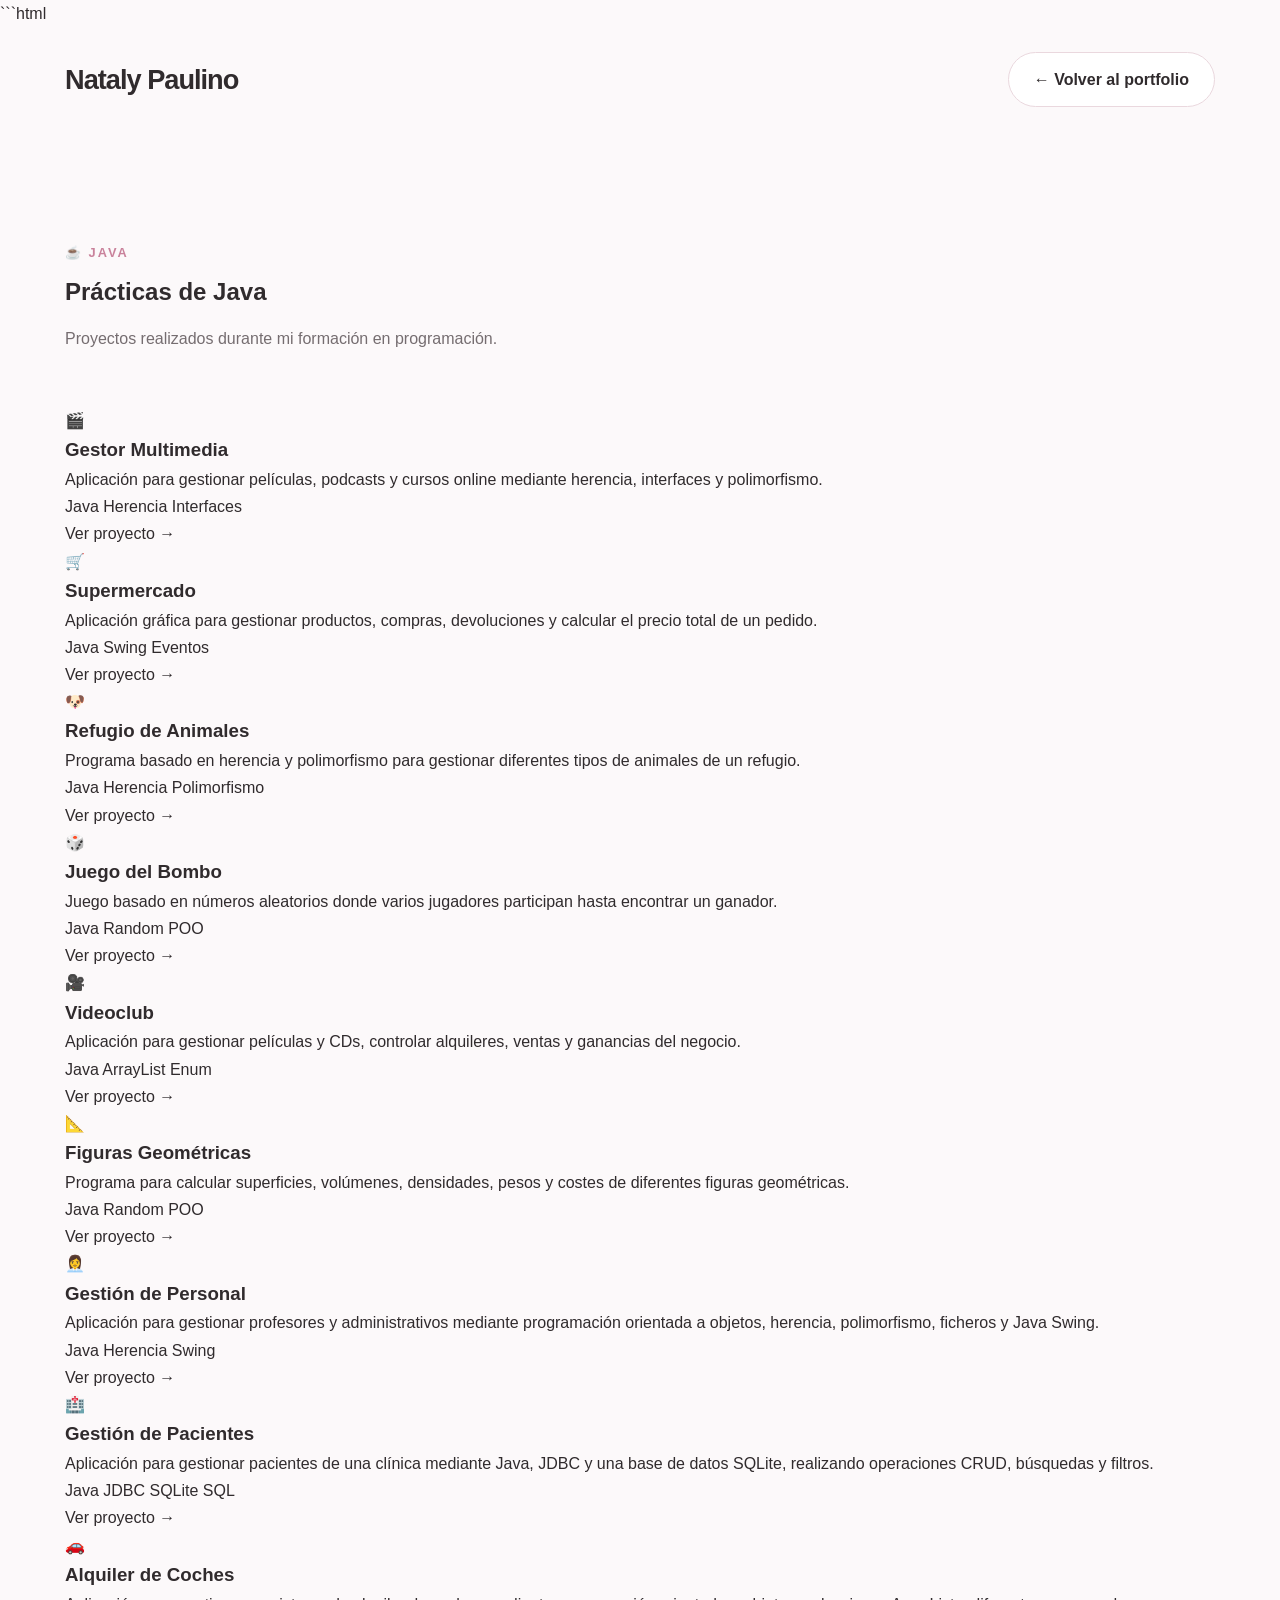
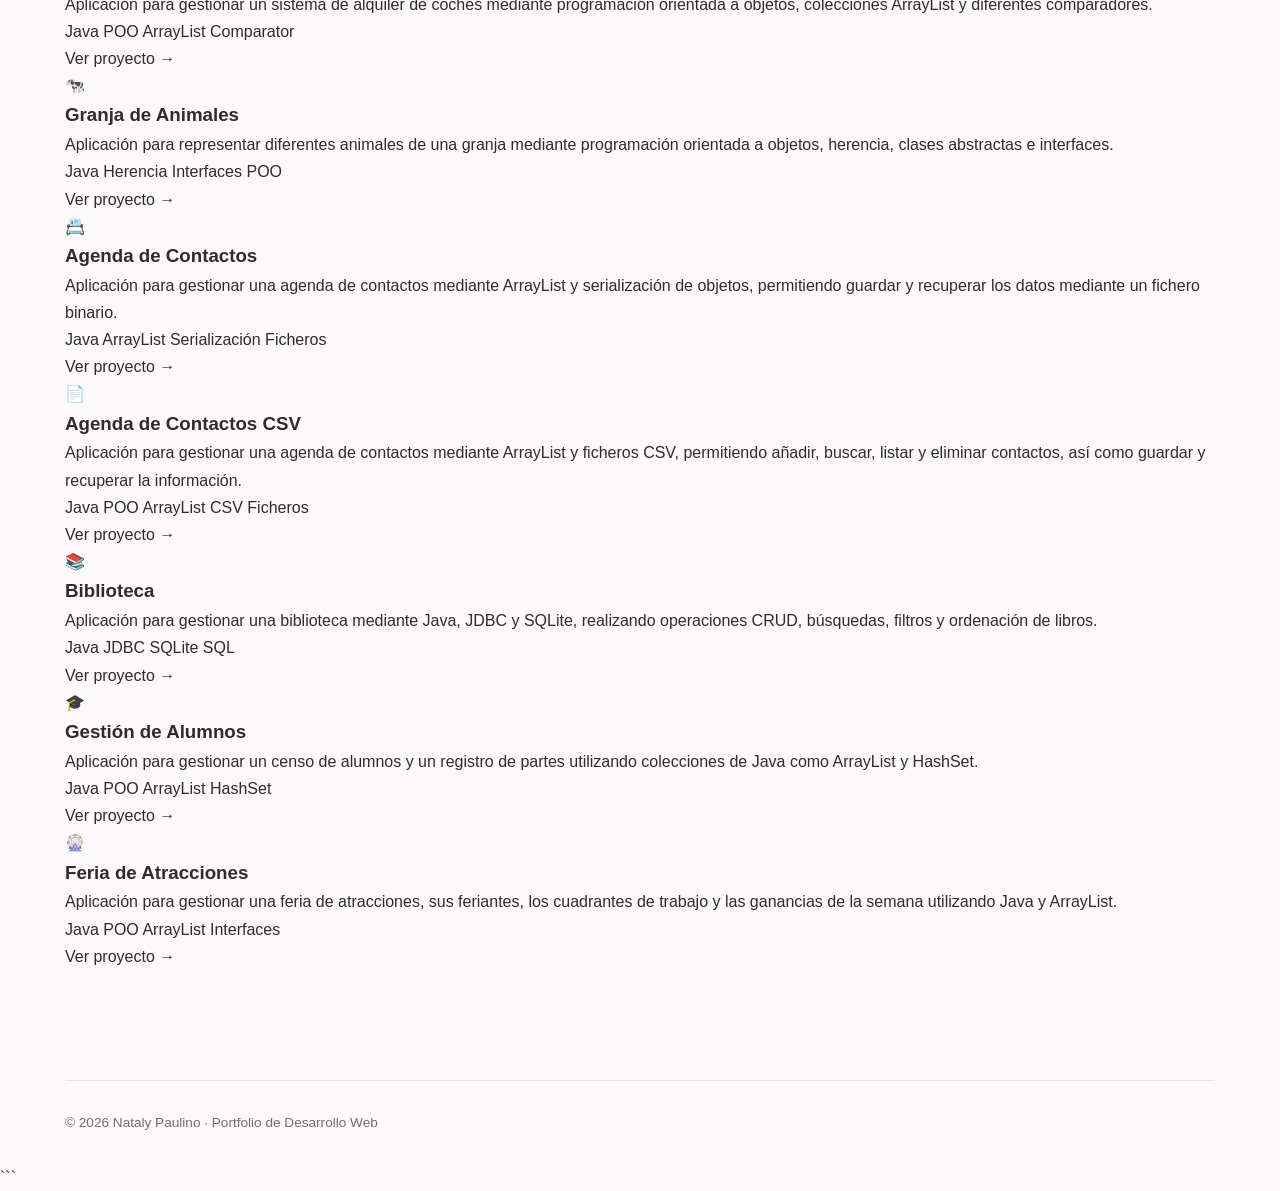
==== practicas/java.html @ 511d1255 "Create java.html" ====
```html
<!DOCTYPE html>
<html lang="es">

<head>
    <meta charset="UTF-8">
    <meta name="viewport" content="width=device-width, initial-scale=1.0">

    <title>Prácticas de Java | Nataly Paulino</title>

    <link rel="stylesheet" href="../css/style.css">
</head>

<body>

    <!-- CABECERA -->
    <header>

        <nav class="navbar">

            <div class="logo">
                Nataly Paulino
            </div>

            <a href="../index.html" class="btn secundario">
                ← Volver al portfolio
            </a>

        </nav>

    </header>


    <!-- PRÁCTICAS DE JAVA -->
    <main>

        <section class="section practicas">

            <div class="section-title">

                <p>☕ Java</p>

                <h1>Prácticas de Java</h1>

                <span>
                    Proyectos realizados durante mi formación en programación.
                </span>

            </div>


            <div class="projects-grid">


                <!-- GESTOR MULTIMEDIA -->
                <article class="project-card">

                    <div class="project-icon">🎬</div>

                    <div class="project-content">

                        <h3>Gestor Multimedia</h3>

                        <p>
                            Aplicación para gestionar películas, podcasts y cursos online
                            mediante herencia, interfaces y polimorfismo.
                        </p>

                        <div class="tags">
                            <span>Java</span>
                            <span>Herencia</span>
                            <span>Interfaces</span>
                        </div>

                        <a href="gestor-multimedia.html" class="project-link">
                            Ver proyecto →
                        </a>

                    </div>

                </article>


                <!-- SUPERMERCADO -->
                <article class="project-card">

                    <div class="project-icon">🛒</div>

                    <div class="project-content">

                        <h3>Supermercado</h3>

                        <p>
                            Aplicación gráfica para gestionar productos, compras,
                            devoluciones y calcular el precio total de un pedido.
                        </p>

                        <div class="tags">
                            <span>Java</span>
                            <span>Swing</span>
                            <span>Eventos</span>
                        </div>

                        <a href="supermercado.html" class="project-link">
                            Ver proyecto →
                        </a>

                    </div>

                </article>


                <!-- REFUGIO -->
                <article class="project-card">

                    <div class="project-icon">🐶</div>

                    <div class="project-content">

                        <h3>Refugio de Animales</h3>

                        <p>
                            Programa basado en herencia y polimorfismo para gestionar
                            diferentes tipos de animales de un refugio.
                        </p>

                        <div class="tags">
                            <span>Java</span>
                            <span>Herencia</span>
                            <span>Polimorfismo</span>
                        </div>

                        <a href="refugio-animales.html" class="project-link">
                            Ver proyecto →
                        </a>

                    </div>

                </article>


                <!-- BOMBO -->
                <article class="project-card">

                    <div class="project-icon">🎲</div>

                    <div class="project-content">

                        <h3>Juego del Bombo</h3>

                        <p>
                            Juego basado en números aleatorios donde varios jugadores
                            participan hasta encontrar un ganador.
                        </p>

                        <div class="tags">
                            <span>Java</span>
                            <span>Random</span>
                            <span>POO</span>
                        </div>

                        <a href="juego-bombo.html" class="project-link">
                            Ver proyecto →
                        </a>

                    </div>

                </article>


                <!-- VIDEOCLUB -->
                <article class="project-card">

                    <div class="project-icon">🎥</div>

                    <div class="project-content">

                        <h3>Videoclub</h3>

                        <p>
                            Aplicación para gestionar películas y CDs, controlar
                            alquileres, ventas y ganancias del negocio.
                        </p>

                        <div class="tags">
                            <span>Java</span>
                            <span>ArrayList</span>
                            <span>Enum</span>
                        </div>

                        <a href="videoclub.html" class="project-link">
                            Ver proyecto →
                        </a>

                    </div>

                </article>


                <!-- FIGURAS -->
                <article class="project-card">

                    <div class="project-icon">📐</div>

                    <div class="project-content">

                        <h3>Figuras Geométricas</h3>

                        <p>
                            Programa para calcular superficies, volúmenes, densidades,
                            pesos y costes de diferentes figuras geométricas.
                        </p>

                        <div class="tags">
                            <span>Java</span>
                            <span>Random</span>
                            <span>POO</span>
                        </div>

                        <a href="figuras-geometricas.html" class="project-link">
                            Ver proyecto →
                        </a>

                    </div>

                </article>


                <!-- PERSONAL -->
                <article class="project-card">

                    <div class="project-icon">👩‍💼</div>

                    <div class="project-content">

                        <h3>Gestión de Personal</h3>

                        <p>
                            Aplicación para gestionar profesores y administrativos
                            mediante programación orientada a objetos, herencia,
                            polimorfismo, ficheros y Java Swing.
                        </p>

                        <div class="tags">
                            <span>Java</span>
                            <span>Herencia</span>
                            <span>Swing</span>
                        </div>

                        <a href="academia.html" class="project-link">
                            Ver proyecto →
                        </a>

                    </div>

                </article>


                <!-- PACIENTES -->
                <article class="project-card">

                    <div class="project-icon">🏥</div>

                    <div class="project-content">

                        <h3>Gestión de Pacientes</h3>

                        <p>
                            Aplicación para gestionar pacientes de una clínica mediante
                            Java, JDBC y una base de datos SQLite, realizando operaciones
                            CRUD, búsquedas y filtros.
                        </p>

                        <div class="tags">
                            <span>Java</span>
                            <span>JDBC</span>
                            <span>SQLite</span>
                            <span>SQL</span>
                        </div>

                        <a href="clinica.html" class="project-link">
                            Ver proyecto →
                        </a>

                    </div>

                </article>


                <!-- COCHES -->
                <article class="project-card">

                    <div class="project-icon">🚗</div>

                    <div class="project-content">

                        <h3>Alquiler de Coches</h3>

                        <p>
                            Aplicación para gestionar un sistema de alquiler de coches
                            mediante programación orientada a objetos, colecciones
                            ArrayList y diferentes comparadores.
                        </p>

                        <div class="tags">
                            <span>Java</span>
                            <span>POO</span>
                            <span>ArrayList</span>
                            <span>Comparator</span>
                        </div>

                        <a href="alquiler-coches.html" class="project-link">
                            Ver proyecto →
                        </a>

                    </div>

                </article>


                <!-- GRANJA -->
                <article class="project-card">

                    <div class="project-icon">🐄</div>

                    <div class="project-content">

                        <h3>Granja de Animales</h3>

                        <p>
                            Aplicación para representar diferentes animales de una
                            granja mediante programación orientada a objetos, herencia,
                            clases abstractas e interfaces.
                        </p>

                        <div class="tags">
                            <span>Java</span>
                            <span>Herencia</span>
                            <span>Interfaces</span>
                            <span>POO</span>
                        </div>

                        <a href="granja-animales.html" class="project-link">
                            Ver proyecto →
                        </a>

                    </div>

                </article>


                <!-- AGENDA -->
                <article class="project-card">

                    <div class="project-icon">📇</div>

                    <div class="project-content">

                        <h3>Agenda de Contactos</h3>

                        <p>
                            Aplicación para gestionar una agenda de contactos mediante
                            ArrayList y serialización de objetos, permitiendo guardar
                            y recuperar los datos mediante un fichero binario.
                        </p>

                        <div class="tags">
                            <span>Java</span>
                            <span>ArrayList</span>
                            <span>Serialización</span>
                            <span>Ficheros</span>
                        </div>

                        <a href="agenda-contactos.html" class="project-link">
                            Ver proyecto →
                        </a>

                    </div>

                </article>


                <!-- AGENDA CSV -->
                <article class="project-card">

                    <div class="project-icon">📄</div>

                    <div class="project-content">

                        <h3>Agenda de Contactos CSV</h3>

                        <p>
                            Aplicación para gestionar una agenda de contactos mediante
                            ArrayList y ficheros CSV, permitiendo añadir, buscar, listar
                            y eliminar contactos, así como guardar y recuperar la información.
                        </p>

                        <div class="tags">
                            <span>Java</span>
                            <span>POO</span>
                            <span>ArrayList</span>
                            <span>CSV</span>
                            <span>Ficheros</span>
                        </div>

                        <a href="agenda-contactos-csv.html" class="project-link">
                            Ver proyecto →
                        </a>

                    </div>

                </article>


                <!-- BIBLIOTECA -->
                <article class="project-card">

                    <div class="project-icon">📚</div>

                    <div class="project-content">

                        <h3>Biblioteca</h3>

                        <p>
                            Aplicación para gestionar una biblioteca mediante Java,
                            JDBC y SQLite, realizando operaciones CRUD, búsquedas,
                            filtros y ordenación de libros.
                        </p>

                        <div class="tags">
                            <span>Java</span>
                            <span>JDBC</span>
                            <span>SQLite</span>
                            <span>SQL</span>
                        </div>

                        <a href="biblioteca.html" class="project-link">
                            Ver proyecto →
                        </a>

                    </div>

                </article>


                <!-- CENSO -->
                <article class="project-card">

                    <div class="project-icon">🎓</div>

                    <div class="project-content">

                        <h3>Gestión de Alumnos</h3>

                        <p>
                            Aplicación para gestionar un censo de alumnos y un registro
                            de partes utilizando colecciones de Java como ArrayList y HashSet.
                        </p>

                        <div class="tags">
                            <span>Java</span>
                            <span>POO</span>
                            <span>ArrayList</span>
                            <span>HashSet</span>
                        </div>

                        <a href="censo.html" class="project-link">
                            Ver proyecto →
                        </a>

                    </div>

                </article>


                <!-- FERIA -->
                <article class="project-card">

                    <div class="project-icon">🎡</div>

                    <div class="project-content">

                        <h3>Feria de Atracciones</h3>

                        <p>
                            Aplicación para gestionar una feria de atracciones, sus
                            feriantes, los cuadrantes de trabajo y las ganancias de
                            la semana utilizando Java y ArrayList.
                        </p>

                        <div class="tags">
                            <span>Java</span>
                            <span>POO</span>
                            <span>ArrayList</span>
                            <span>Interfaces</span>
                        </div>

                        <a href="parque.html" class="project-link">
                            Ver proyecto →
                        </a>

                    </div>

                </article>


            </div>

        </section>

    </main>


    <!-- PIE DE PÁGINA -->
    <footer>

        <p>
            © 2026 Nataly Paulino · Portfolio de Desarrollo Web
        </p>

    </footer>

</body>

</html>
```
---- css/style.css ----
/* ========================================
   PORTFOLIO - NATALY PAULINO
   ======================================== */


/* ---------- VARIABLES ---------- */

:root {
    --rosa: #c9829b;
    --rosa-claro: #f5e6eb;
    --rosa-suave: #fff7f9;
    --rosa-oscuro: #a85f79;

    --texto: #302b2d;
    --texto-suave: #756d70;

    --blanco: #ffffff;
    --fondo: #fcf9fa;

    --sombra: 0 10px 30px rgba(80, 45, 58, 0.08);
    --sombra-hover: 0 18px 40px rgba(80, 45, 58, 0.14);

    --radio: 20px;
}


/* ---------- GENERAL ---------- */

* {
    margin: 0;
    padding: 0;
    box-sizing: border-box;
}

html {
    scroll-behavior: smooth;
}

body {
    font-family: Arial, Helvetica, sans-serif;
    color: var(--texto);
    background: var(--fondo);
    line-height: 1.7;
}

a {
    text-decoration: none;
    color: inherit;
}

section {
    scroll-margin-top: 80px;
}


/* ---------- NAVBAR ---------- */

.navbar {
    width: 90%;
    max-width: 1150px;
    margin: auto;

    display: flex;
    justify-content: space-between;
    align-items: center;

    padding: 25px 0;
}

.logo {
    font-size: 1.7rem;
    font-weight: bold;
    letter-spacing: -1px;
}

.logo span {
    color: var(--rosa);
}

.nav-links {
    display: flex;
    gap: 35px;
}

.nav-links a {
    color: var(--texto-suave);
    font-size: 0.95rem;
    transition: 0.3s;
}

.nav-links a:hover {
    color: var(--rosa-oscuro);
}


/* ---------- HERO ---------- */

.hero {
    min-height: 100vh;

    background:
        radial-gradient(
            circle at 85% 20%,
            #f5dfe7 0,
            transparent 28%
        ),
        radial-gradient(
            circle at 10% 80%,
            #f8e9ed 0,
            transparent 25%
        ),
        var(--rosa-suave);

    display: flex;
    flex-direction: column;
}

.hero-content {
    width: 90%;
    max-width: 950px;

    margin: auto;
    padding: 60px 0 100px;
}

.saludo {
    color: var(--rosa-oscuro);
    font-weight: bold;
    margin-bottom: 15px;
    letter-spacing: 1px;
}

.hero h1 {
    font-size: clamp(3rem, 8vw, 6rem);
    line-height: 1.05;
    letter-spacing: -4px;
    max-width: 850px;
}

.hero h1 span {
    display: block;
    color: var(--rosa);
}

.descripcion {
    max-width: 650px;
    margin-top: 30px;

    color: var(--texto-suave);
    font-size: 1.1rem;
}


/* ---------- BOTONES ---------- */

.hero-buttons {
    display: flex;
    gap: 15px;
    margin-top: 35px;
}

.btn {
    display: inline-block;

    padding: 13px 25px;

    border-radius: 50px;

    font-weight: bold;

    transition:
        transform 0.3s,
        box-shadow 0.3s,
        background 0.3s;
}

.btn:hover {
    transform: translateY(-3px);
}

.btn.principal {
    background: var(--rosa);
    color: white;

    box-shadow: 0 8px 20px rgba(169, 95, 121, 0.25);
}

.btn.principal:hover {
    background: var(--rosa-oscuro);
    box-shadow: 0 12px 25px rgba(169, 95, 121, 0.3);
}

.btn.secundario {
    background: white;
    border: 1px solid #ead8de;
    color: var(--texto);
}

.btn.secundario:hover {
    border-color: var(--rosa);
}


/* ---------- SECCIONES ---------- */

.section {
    width: 90%;
    max-width: 1150px;
    margin: auto;

    padding: 110px 0;
}

.section-title {
    margin-bottom: 55px;
}

.section-title p {
    color: var(--rosa);
    font-weight: bold;
    text-transform: uppercase;
    letter-spacing: 2px;
    font-size: 0.8rem;
    margin-bottom: 8px;
}

.section-title h2 {
    font-size: 2.7rem;
    letter-spacing: -1px;
}

.section-title span {
    display: block;

    margin-top: 12px;

    color: var(--texto-suave);
}


/* ---------- SOBRE MÍ ---------- */

.sobre-mi {
    background: var(--blanco);
}

.about-content {
    display: grid;
    grid-template-columns: 1.3fr 1fr;
    gap: 70px;
    align-items: center;
}

.about-text p {
    margin-bottom: 20px;
    color: var(--texto-suave);
}


/* ---------- TECNOLOGÍAS SOBRE MÍ ---------- */

.skills {
    display: grid;
    grid-template-columns: 1fr 1fr;
    gap: 12px;
}

.skill {
    background: var(--rosa-suave);
    border: 1px solid #f0dce3;

    padding: 15px;

    border-radius: 14px;

    font-size: 0.9rem;
    font-weight: bold;

    transition: 0.3s;
}

.skill:hover {
    transform: translateY(-3px);
    box-shadow: var(--sombra);
}


/* ---------- FORMACIÓN ---------- */

.formacion {
    background: var(--blanco);
}

.education-grid {
    display: grid;

    grid-template-columns: repeat(2, 1fr);

    gap: 25px;
}

.education-card {
    background: var(--rosa-suave);

    border: 1px solid #f0e0e5;

    border-radius: var(--radio);

    padding: 30px;

    display: flex;
    gap: 25px;

    box-shadow: var(--sombra);

    transition:
        transform 0.35s,
        box-shadow 0.35s,
        border-color 0.35s;
}

.education-card:hover {
    transform: translateY(-6px);

    box-shadow: var(--sombra-hover);

    border-color: #e4b8c7;
}

.education-icon {
    min-width: 60px;
    height: 60px;

    display: flex;
    align-items: center;
    justify-content: center;

    background: var(--rosa-claro);

    border-radius: 18px;

    font-size: 1.8rem;
}

.education-content {
    flex: 1;
}

.education-date {
    color: var(--rosa-oscuro);

    font-size: 0.75rem;

    text-transform: uppercase;

    letter-spacing: 1px;

    font-weight: bold;

    margin-bottom: 6px;
}

.education-content h3 {
    font-size: 1.25rem;

    line-height: 1.35;

    margin-bottom: 8px;
}

.education-place {
    color: var(--rosa-oscuro);

    font-weight: bold;

    font-size: 0.9rem;

    margin-bottom: 12px;
}

.education-description {
    color: var(--texto-suave);

    font-size: 0.9rem;
}


/* ---------- PRÁCTICAS Y TRABAJOS ---------- */

.practicas {
    background: var(--fondo);
}

.technology-grid {
    display: grid;

    grid-template-columns: repeat(2, 1fr);

    gap: 25px;
}


/* ---------- TARJETAS DE TECNOLOGÍA ---------- */

.technology-card {
    background: var(--blanco);

    border: 1px solid #f0e4e8;

    border-radius: var(--radio);

    padding: 30px;

    display: flex;
    align-items: flex-start;

    gap: 25px;

    box-shadow: var(--sombra);

    transition:
        transform 0.35s,
        box-shadow 0.35s,
        border-color 0.35s;
}

.technology-card:hover {
    transform: translateY(-8px);

    box-shadow: var(--sombra-hover);

    border-color: #e4b8c7;
}


/* ---------- ICONO TECNOLOGÍA ---------- */

.technology-icon {
    min-width: 65px;
    height: 65px;

    display: flex;

    align-items: center;
    justify-content: center;

    background: var(--rosa-claro);

    border-radius: 18px;

    font-size: 2rem;
}


/* ---------- CONTENIDO TECNOLOGÍA ---------- */

.technology-content {
    flex: 1;
}

.technology-content h3 {
    font-size: 1.4rem;

    margin-bottom: 8px;
}

.technology-content p {
    color: var(--texto-suave);

    font-size: 0.92rem;
}

.technology-link {
    display: inline-block;

    margin-top: 15px;

    color: var(--rosa-oscuro);

    font-size: 0.9rem;

    font-weight: bold;

    transition: 0.3s;
}

.technology-card:hover .technology-link {
    transform: translateX(5px);
}


/* ---------- CONTACTO ---------- */

.contacto {
    text-align: center;

    background:
        radial-gradient(
            circle at 50% 0%,
            #f5dce5,
            transparent 45%
        ),
        var(--rosa-suave);

    border-radius: 30px;

    margin-bottom: 80px;

    padding-left: 30px;
    padding-right: 30px;
}

.contacto .section-title {
    margin-bottom: 20px;
}

.contacto > p {
    max-width: 600px;

    margin: 0 auto 30px;

    color: var(--texto-suave);
}


/* ---------- FOOTER ---------- */

footer {
    width: 90%;
    max-width: 1150px;

    margin: auto;

    padding: 30px 0;

    border-top: 1px solid #eadde1;

    display: flex;

    justify-content: space-between;

    color: var(--texto-suave);

    font-size: 0.85rem;
}

footer a {
    color: var(--rosa-oscuro);

    font-weight: bold;
}


/* ---------- RESPONSIVE ---------- */

@media (max-width: 800px) {

    .nav-links {
        gap: 15px;
    }

    .hero h1 {
        letter-spacing: -2px;
    }

    .about-content {
        grid-template-columns: 1fr;
        gap: 40px;
    }

    .education-grid {
        grid-template-columns: 1fr;
    }

    .technology-grid {
        grid-template-columns: 1fr;
    }

}


@media (max-width: 600px) {

    .navbar {
        width: 85%;
    }

    .nav-links {
        display: none;
    }

    .hero-content {
        width: 85%;
    }

    .hero h1 {
        font-size: 3.2rem;
    }

    .descripcion {
        font-size: 1rem;
    }

    .hero-buttons {
        flex-direction: column;
        align-items: flex-start;
    }

    .section {
        width: 85%;
        padding: 80px 0;
    }

    .section-title h2 {
        font-size: 2.2rem;
    }

    .education-card {
        flex-direction: column;
    }

    .technology-card {
        flex-direction: column;
    }

    .skills {
        grid-template-columns: 1fr;
    }

    footer {
        flex-direction: column;
        gap: 10px;
    }

}
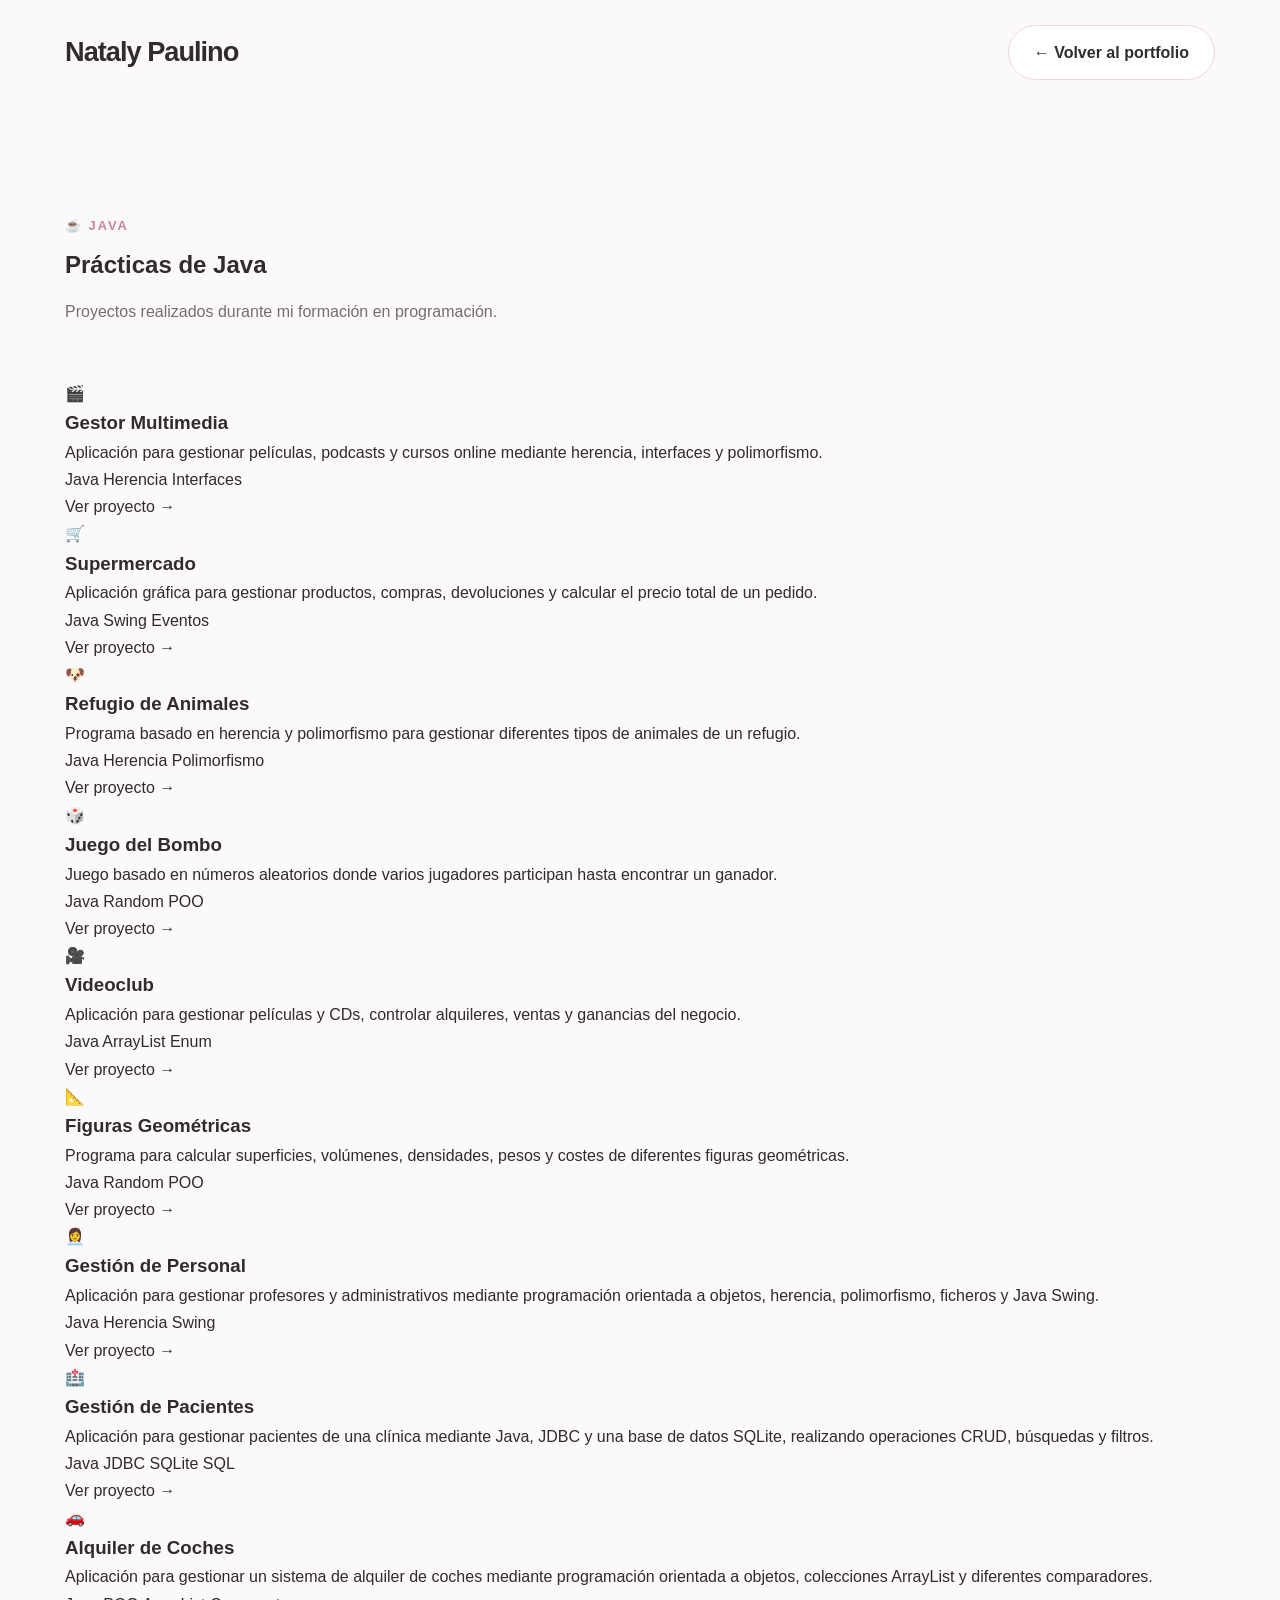
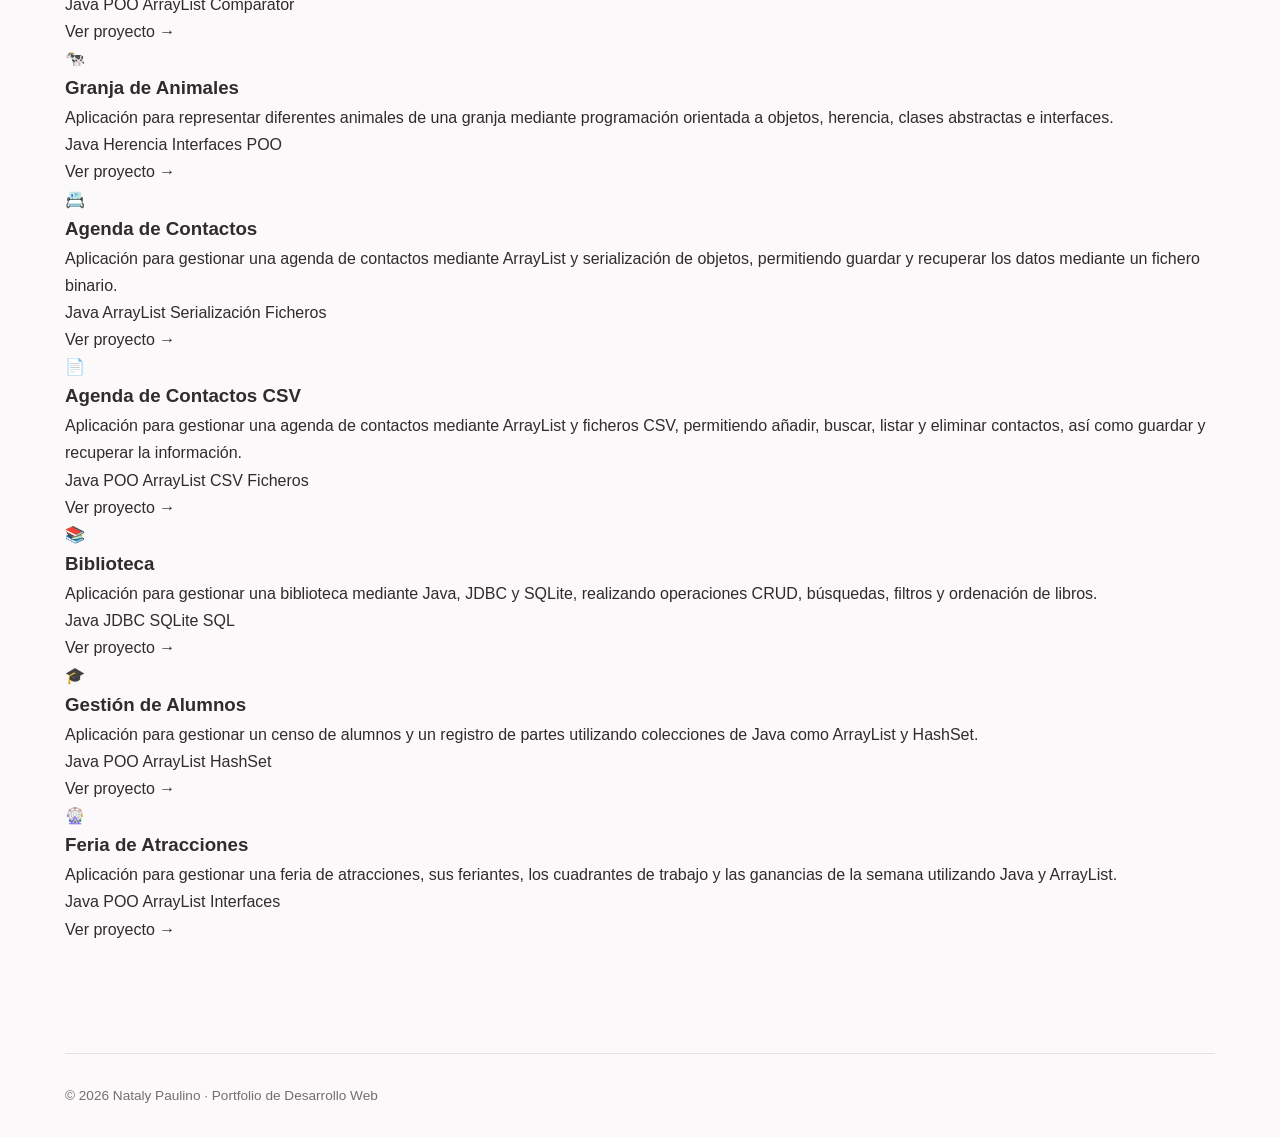
==== commit 3f5da2a6: "Update java.html" ====
--- a/practicas/java.html
+++ b/practicas/java.html
@@ -1,4 +1,4 @@
-```html
+
 <!DOCTYPE html>
 <html lang="es">
 
@@ -523,4 +523,4 @@
 </body>
 
 </html>
-```
+
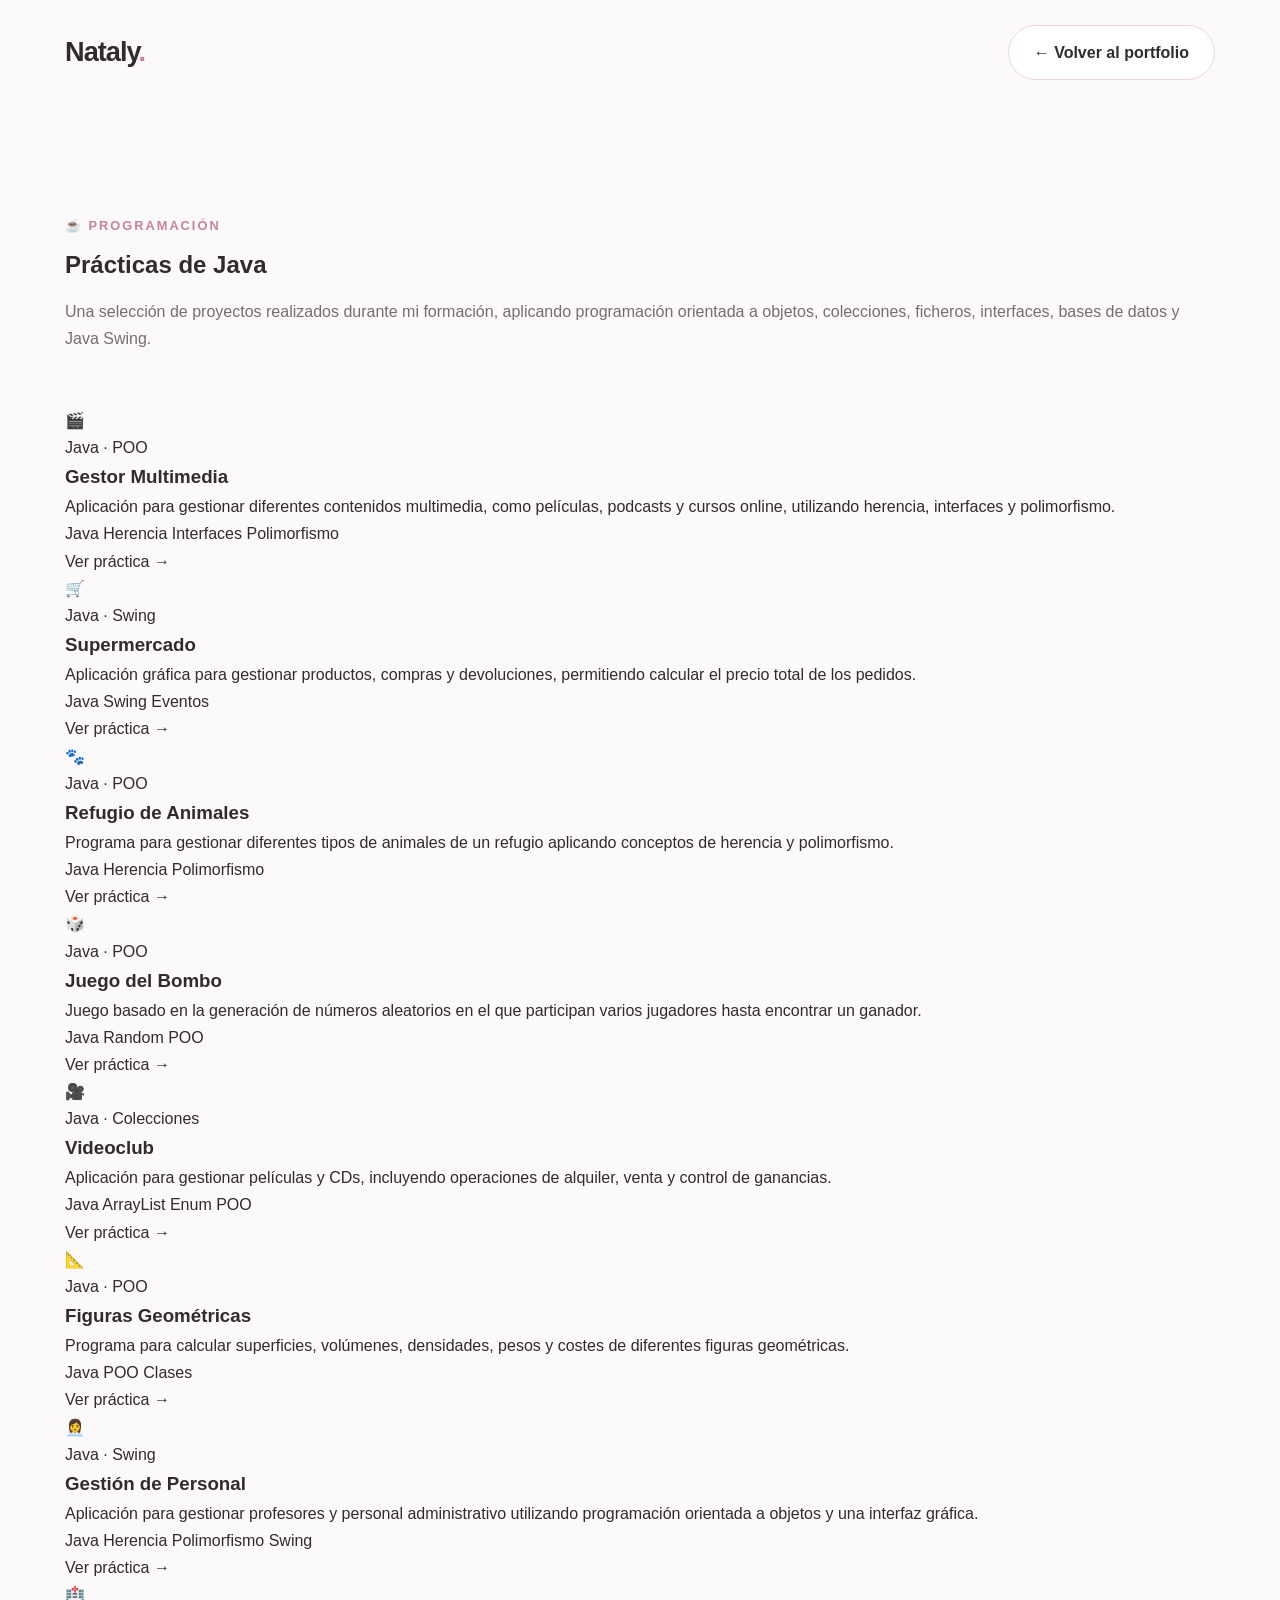
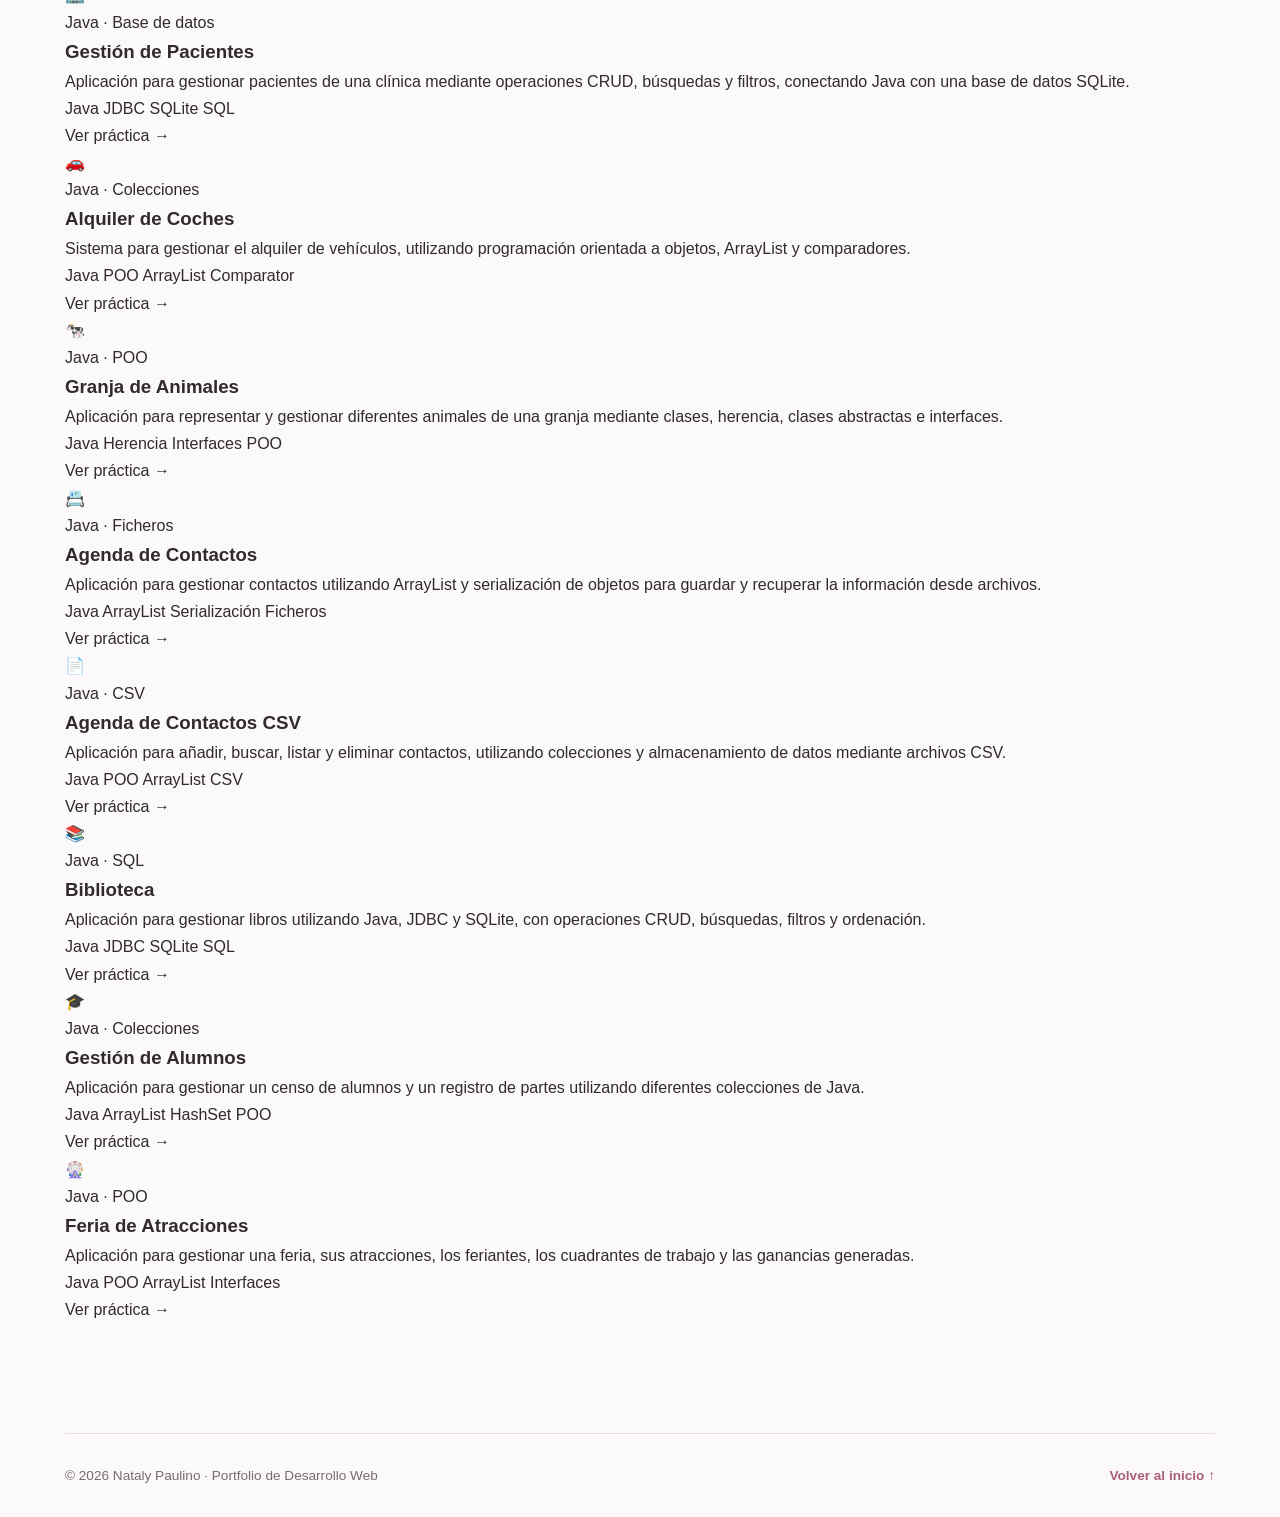
==== commit 4b49d799: "Update java.html" ====
--- a/practicas/java.html
+++ b/practicas/java.html
@@ -8,19 +8,21 @@
 
     <title>Prácticas de Java | Nataly Paulino</title>
 
+    <!-- Como java.html está dentro de la carpeta practicas -->
     <link rel="stylesheet" href="../css/style.css">
 </head>
 
 <body>
 
-    <!-- CABECERA -->
-    <header>
+    <!-- ==================== CABECERA ==================== -->
+
+    <header class="java-header">
 
         <nav class="navbar">
 
-            <div class="logo">
-                Nataly Paulino
-            </div>
+            <a href="../index.html" class="logo">
+                Nataly<span>.</span>
+            </a>
 
             <a href="../index.html" class="btn secundario">
                 ← Volver al portfolio
@@ -31,19 +33,22 @@
     </header>
 
 
-    <!-- PRÁCTICAS DE JAVA -->
+    <!-- ==================== PRÁCTICAS JAVA ==================== -->
+
     <main>
 
-        <section class="section practicas">
+        <section class="section practicas-java">
 
             <div class="section-title">
 
-                <p>☕ Java</p>
+                <p>☕ Programación</p>
 
                 <h1>Prácticas de Java</h1>
 
                 <span>
-                    Proyectos realizados durante mi formación en programación.
+                    Una selección de proyectos realizados durante mi formación,
+                    aplicando programación orientada a objetos, colecciones,
+                    ficheros, interfaces, bases de datos y Java Swing.
                 </span>
 
             </div>
@@ -53,27 +58,32 @@
 
 
                 <!-- GESTOR MULTIMEDIA -->
+
                 <article class="project-card">
 
                     <div class="project-icon">🎬</div>
 
                     <div class="project-content">
 
+                        <p class="project-type">Java · POO</p>
+
                         <h3>Gestor Multimedia</h3>
 
                         <p>
-                            Aplicación para gestionar películas, podcasts y cursos online
-                            mediante herencia, interfaces y polimorfismo.
+                            Aplicación para gestionar diferentes contenidos multimedia,
+                            como películas, podcasts y cursos online, utilizando
+                            herencia, interfaces y polimorfismo.
                         </p>
 
                         <div class="tags">
                             <span>Java</span>
                             <span>Herencia</span>
                             <span>Interfaces</span>
+                            <span>Polimorfismo</span>
                         </div>
 
                         <a href="gestor-multimedia.html" class="project-link">
-                            Ver proyecto →
+                            Ver práctica →
                         </a>
 
                     </div>
@@ -82,17 +92,21 @@
 
 
                 <!-- SUPERMERCADO -->
+
                 <article class="project-card">
 
                     <div class="project-icon">🛒</div>
 
                     <div class="project-content">
 
+                        <p class="project-type">Java · Swing</p>
+
                         <h3>Supermercado</h3>
 
                         <p>
-                            Aplicación gráfica para gestionar productos, compras,
-                            devoluciones y calcular el precio total de un pedido.
+                            Aplicación gráfica para gestionar productos, compras
+                            y devoluciones, permitiendo calcular el precio total
+                            de los pedidos.
                         </p>
 
                         <div class="tags">
@@ -102,26 +116,30 @@
                         </div>
 
                         <a href="supermercado.html" class="project-link">
-                            Ver proyecto →
-                        </a>
-
-                    </div>
-
-                </article>
-
-
-                <!-- REFUGIO -->
-                <article class="project-card">
-
-                    <div class="project-icon">🐶</div>
-
-                    <div class="project-content">
+                            Ver práctica →
+                        </a>
+
+                    </div>
+
+                </article>
+
+
+                <!-- REFUGIO DE ANIMALES -->
+
+                <article class="project-card">
+
+                    <div class="project-icon">🐾</div>
+
+                    <div class="project-content">
+
+                        <p class="project-type">Java · POO</p>
 
                         <h3>Refugio de Animales</h3>
 
                         <p>
-                            Programa basado en herencia y polimorfismo para gestionar
-                            diferentes tipos de animales de un refugio.
+                            Programa para gestionar diferentes tipos de animales
+                            de un refugio aplicando conceptos de herencia
+                            y polimorfismo.
                         </p>
 
                         <div class="tags">
@@ -131,26 +149,30 @@
                         </div>
 
                         <a href="refugio-animales.html" class="project-link">
-                            Ver proyecto →
-                        </a>
-
-                    </div>
-
-                </article>
-
-
-                <!-- BOMBO -->
+                            Ver práctica →
+                        </a>
+
+                    </div>
+
+                </article>
+
+
+                <!-- JUEGO DEL BOMBO -->
+
                 <article class="project-card">
 
                     <div class="project-icon">🎲</div>
 
                     <div class="project-content">
 
+                        <p class="project-type">Java · POO</p>
+
                         <h3>Juego del Bombo</h3>
 
                         <p>
-                            Juego basado en números aleatorios donde varios jugadores
-                            participan hasta encontrar un ganador.
+                            Juego basado en la generación de números aleatorios
+                            en el que participan varios jugadores hasta
+                            encontrar un ganador.
                         </p>
 
                         <div class="tags">
@@ -160,7 +182,7 @@
                         </div>
 
                         <a href="juego-bombo.html" class="project-link">
-                            Ver proyecto →
+                            Ver práctica →
                         </a>
 
                     </div>
@@ -169,106 +191,122 @@
 
 
                 <!-- VIDEOCLUB -->
+
                 <article class="project-card">
 
                     <div class="project-icon">🎥</div>
 
                     <div class="project-content">
 
+                        <p class="project-type">Java · Colecciones</p>
+
                         <h3>Videoclub</h3>
 
                         <p>
-                            Aplicación para gestionar películas y CDs, controlar
-                            alquileres, ventas y ganancias del negocio.
+                            Aplicación para gestionar películas y CDs,
+                            incluyendo operaciones de alquiler, venta
+                            y control de ganancias.
                         </p>
 
                         <div class="tags">
                             <span>Java</span>
                             <span>ArrayList</span>
                             <span>Enum</span>
+                            <span>POO</span>
                         </div>
 
                         <a href="videoclub.html" class="project-link">
-                            Ver proyecto →
-                        </a>
-
-                    </div>
-
-                </article>
-
-
-                <!-- FIGURAS -->
+                            Ver práctica →
+                        </a>
+
+                    </div>
+
+                </article>
+
+
+                <!-- FIGURAS GEOMÉTRICAS -->
+
                 <article class="project-card">
 
                     <div class="project-icon">📐</div>
 
                     <div class="project-content">
 
+                        <p class="project-type">Java · POO</p>
+
                         <h3>Figuras Geométricas</h3>
 
                         <p>
-                            Programa para calcular superficies, volúmenes, densidades,
-                            pesos y costes de diferentes figuras geométricas.
-                        </p>
-
-                        <div class="tags">
-                            <span>Java</span>
-                            <span>Random</span>
-                            <span>POO</span>
+                            Programa para calcular superficies, volúmenes,
+                            densidades, pesos y costes de diferentes
+                            figuras geométricas.
+                        </p>
+
+                        <div class="tags">
+                            <span>Java</span>
+                            <span>POO</span>
+                            <span>Clases</span>
                         </div>
 
                         <a href="figuras-geometricas.html" class="project-link">
-                            Ver proyecto →
-                        </a>
-
-                    </div>
-
-                </article>
-
-
-                <!-- PERSONAL -->
+                            Ver práctica →
+                        </a>
+
+                    </div>
+
+                </article>
+
+
+                <!-- GESTIÓN DE PERSONAL -->
+
                 <article class="project-card">
 
                     <div class="project-icon">👩‍💼</div>
 
                     <div class="project-content">
 
+                        <p class="project-type">Java · Swing</p>
+
                         <h3>Gestión de Personal</h3>
 
                         <p>
-                            Aplicación para gestionar profesores y administrativos
-                            mediante programación orientada a objetos, herencia,
-                            polimorfismo, ficheros y Java Swing.
+                            Aplicación para gestionar profesores y personal
+                            administrativo utilizando programación orientada
+                            a objetos y una interfaz gráfica.
                         </p>
 
                         <div class="tags">
                             <span>Java</span>
                             <span>Herencia</span>
+                            <span>Polimorfismo</span>
                             <span>Swing</span>
                         </div>
 
                         <a href="academia.html" class="project-link">
-                            Ver proyecto →
-                        </a>
-
-                    </div>
-
-                </article>
-
-
-                <!-- PACIENTES -->
+                            Ver práctica →
+                        </a>
+
+                    </div>
+
+                </article>
+
+
+                <!-- GESTIÓN DE PACIENTES -->
+
                 <article class="project-card">
 
                     <div class="project-icon">🏥</div>
 
                     <div class="project-content">
 
+                        <p class="project-type">Java · Base de datos</p>
+
                         <h3>Gestión de Pacientes</h3>
 
                         <p>
-                            Aplicación para gestionar pacientes de una clínica mediante
-                            Java, JDBC y una base de datos SQLite, realizando operaciones
-                            CRUD, búsquedas y filtros.
+                            Aplicación para gestionar pacientes de una clínica
+                            mediante operaciones CRUD, búsquedas y filtros,
+                            conectando Java con una base de datos SQLite.
                         </p>
 
                         <div class="tags">
@@ -279,27 +317,30 @@
                         </div>
 
                         <a href="clinica.html" class="project-link">
-                            Ver proyecto →
-                        </a>
-
-                    </div>
-
-                </article>
-
-
-                <!-- COCHES -->
+                            Ver práctica →
+                        </a>
+
+                    </div>
+
+                </article>
+
+
+                <!-- ALQUILER DE COCHES -->
+
                 <article class="project-card">
 
                     <div class="project-icon">🚗</div>
 
                     <div class="project-content">
 
+                        <p class="project-type">Java · Colecciones</p>
+
                         <h3>Alquiler de Coches</h3>
 
                         <p>
-                            Aplicación para gestionar un sistema de alquiler de coches
-                            mediante programación orientada a objetos, colecciones
-                            ArrayList y diferentes comparadores.
+                            Sistema para gestionar el alquiler de vehículos,
+                            utilizando programación orientada a objetos,
+                            ArrayList y comparadores.
                         </p>
 
                         <div class="tags">
@@ -310,26 +351,29 @@
                         </div>
 
                         <a href="alquiler-coches.html" class="project-link">
-                            Ver proyecto →
-                        </a>
-
-                    </div>
-
-                </article>
-
-
-                <!-- GRANJA -->
+                            Ver práctica →
+                        </a>
+
+                    </div>
+
+                </article>
+
+
+                <!-- GRANJA DE ANIMALES -->
+
                 <article class="project-card">
 
                     <div class="project-icon">🐄</div>
 
                     <div class="project-content">
 
+                        <p class="project-type">Java · POO</p>
+
                         <h3>Granja de Animales</h3>
 
                         <p>
-                            Aplicación para representar diferentes animales de una
-                            granja mediante programación orientada a objetos, herencia,
+                            Aplicación para representar y gestionar diferentes
+                            animales de una granja mediante clases, herencia,
                             clases abstractas e interfaces.
                         </p>
 
@@ -341,27 +385,30 @@
                         </div>
 
                         <a href="granja-animales.html" class="project-link">
-                            Ver proyecto →
-                        </a>
-
-                    </div>
-
-                </article>
-
-
-                <!-- AGENDA -->
+                            Ver práctica →
+                        </a>
+
+                    </div>
+
+                </article>
+
+
+                <!-- AGENDA DE CONTACTOS -->
+
                 <article class="project-card">
 
                     <div class="project-icon">📇</div>
 
                     <div class="project-content">
 
+                        <p class="project-type">Java · Ficheros</p>
+
                         <h3>Agenda de Contactos</h3>
 
                         <p>
-                            Aplicación para gestionar una agenda de contactos mediante
-                            ArrayList y serialización de objetos, permitiendo guardar
-                            y recuperar los datos mediante un fichero binario.
+                            Aplicación para gestionar contactos utilizando
+                            ArrayList y serialización de objetos para guardar
+                            y recuperar la información desde archivos.
                         </p>
 
                         <div class="tags">
@@ -372,7 +419,7 @@
                         </div>
 
                         <a href="agenda-contactos.html" class="project-link">
-                            Ver proyecto →
+                            Ver práctica →
                         </a>
 
                     </div>
@@ -381,18 +428,21 @@
 
 
                 <!-- AGENDA CSV -->
+
                 <article class="project-card">
 
                     <div class="project-icon">📄</div>
 
                     <div class="project-content">
 
+                        <p class="project-type">Java · CSV</p>
+
                         <h3>Agenda de Contactos CSV</h3>
 
                         <p>
-                            Aplicación para gestionar una agenda de contactos mediante
-                            ArrayList y ficheros CSV, permitiendo añadir, buscar, listar
-                            y eliminar contactos, así como guardar y recuperar la información.
+                            Aplicación para añadir, buscar, listar y eliminar
+                            contactos, utilizando colecciones y almacenamiento
+                            de datos mediante archivos CSV.
                         </p>
 
                         <div class="tags">
@@ -400,11 +450,10 @@
                             <span>POO</span>
                             <span>ArrayList</span>
                             <span>CSV</span>
-                            <span>Ficheros</span>
                         </div>
 
                         <a href="agenda-contactos-csv.html" class="project-link">
-                            Ver proyecto →
+                            Ver práctica →
                         </a>
 
                     </div>
@@ -413,18 +462,21 @@
 
 
                 <!-- BIBLIOTECA -->
+
                 <article class="project-card">
 
                     <div class="project-icon">📚</div>
 
                     <div class="project-content">
 
+                        <p class="project-type">Java · SQL</p>
+
                         <h3>Biblioteca</h3>
 
                         <p>
-                            Aplicación para gestionar una biblioteca mediante Java,
-                            JDBC y SQLite, realizando operaciones CRUD, búsquedas,
-                            filtros y ordenación de libros.
+                            Aplicación para gestionar libros utilizando Java,
+                            JDBC y SQLite, con operaciones CRUD, búsquedas,
+                            filtros y ordenación.
                         </p>
 
                         <div class="tags">
@@ -435,57 +487,64 @@
                         </div>
 
                         <a href="biblioteca.html" class="project-link">
-                            Ver proyecto →
-                        </a>
-
-                    </div>
-
-                </article>
-
-
-                <!-- CENSO -->
+                            Ver práctica →
+                        </a>
+
+                    </div>
+
+                </article>
+
+
+                <!-- GESTIÓN DE ALUMNOS -->
+
                 <article class="project-card">
 
                     <div class="project-icon">🎓</div>
 
                     <div class="project-content">
 
+                        <p class="project-type">Java · Colecciones</p>
+
                         <h3>Gestión de Alumnos</h3>
 
                         <p>
-                            Aplicación para gestionar un censo de alumnos y un registro
-                            de partes utilizando colecciones de Java como ArrayList y HashSet.
-                        </p>
-
-                        <div class="tags">
-                            <span>Java</span>
-                            <span>POO</span>
+                            Aplicación para gestionar un censo de alumnos
+                            y un registro de partes utilizando diferentes
+                            colecciones de Java.
+                        </p>
+
+                        <div class="tags">
+                            <span>Java</span>
                             <span>ArrayList</span>
                             <span>HashSet</span>
+                            <span>POO</span>
                         </div>
 
                         <a href="censo.html" class="project-link">
-                            Ver proyecto →
-                        </a>
-
-                    </div>
-
-                </article>
-
-
-                <!-- FERIA -->
+                            Ver práctica →
+                        </a>
+
+                    </div>
+
+                </article>
+
+
+                <!-- FERIA DE ATRACCIONES -->
+
                 <article class="project-card">
 
                     <div class="project-icon">🎡</div>
 
                     <div class="project-content">
 
+                        <p class="project-type">Java · POO</p>
+
                         <h3>Feria de Atracciones</h3>
 
                         <p>
-                            Aplicación para gestionar una feria de atracciones, sus
-                            feriantes, los cuadrantes de trabajo y las ganancias de
-                            la semana utilizando Java y ArrayList.
+                            Aplicación para gestionar una feria, sus atracciones,
+                            los feriantes, los cuadrantes de trabajo y las
+                            ganancias generadas.
                         </p>
 
                         <div class="tags">
@@ -496,7 +555,7 @@
                         </div>
 
                         <a href="parque.html" class="project-link">
-                            Ver proyecto →
+                            Ver práctica →
                         </a>
 
                     </div>
@@ -511,13 +570,18 @@
     </main>
 
 
-    <!-- PIE DE PÁGINA -->
+    <!-- ==================== FOOTER ==================== -->
+
     <footer>
 
         <p>
             © 2026 Nataly Paulino · Portfolio de Desarrollo Web
         </p>
 
+        <a href="../index.html">
+            Volver al inicio ↑
+        </a>
+
     </footer>
 
 </body>
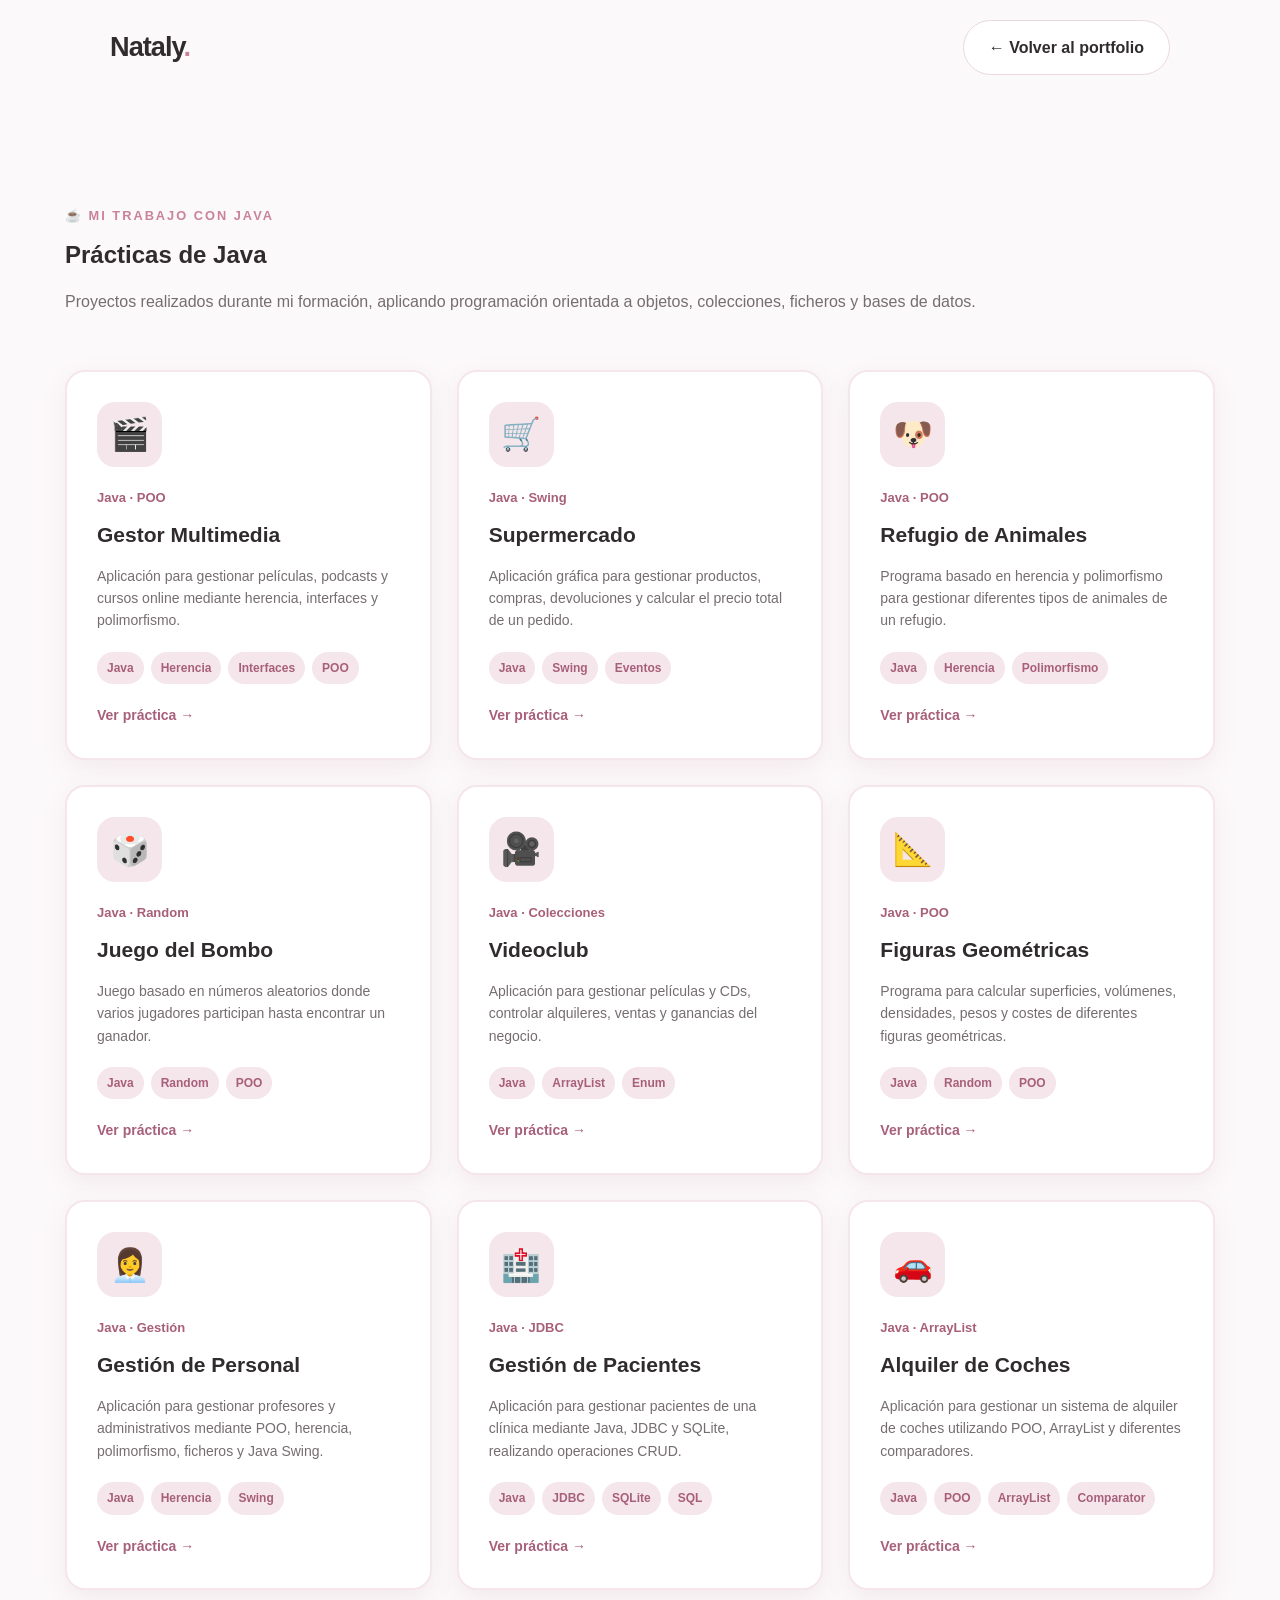
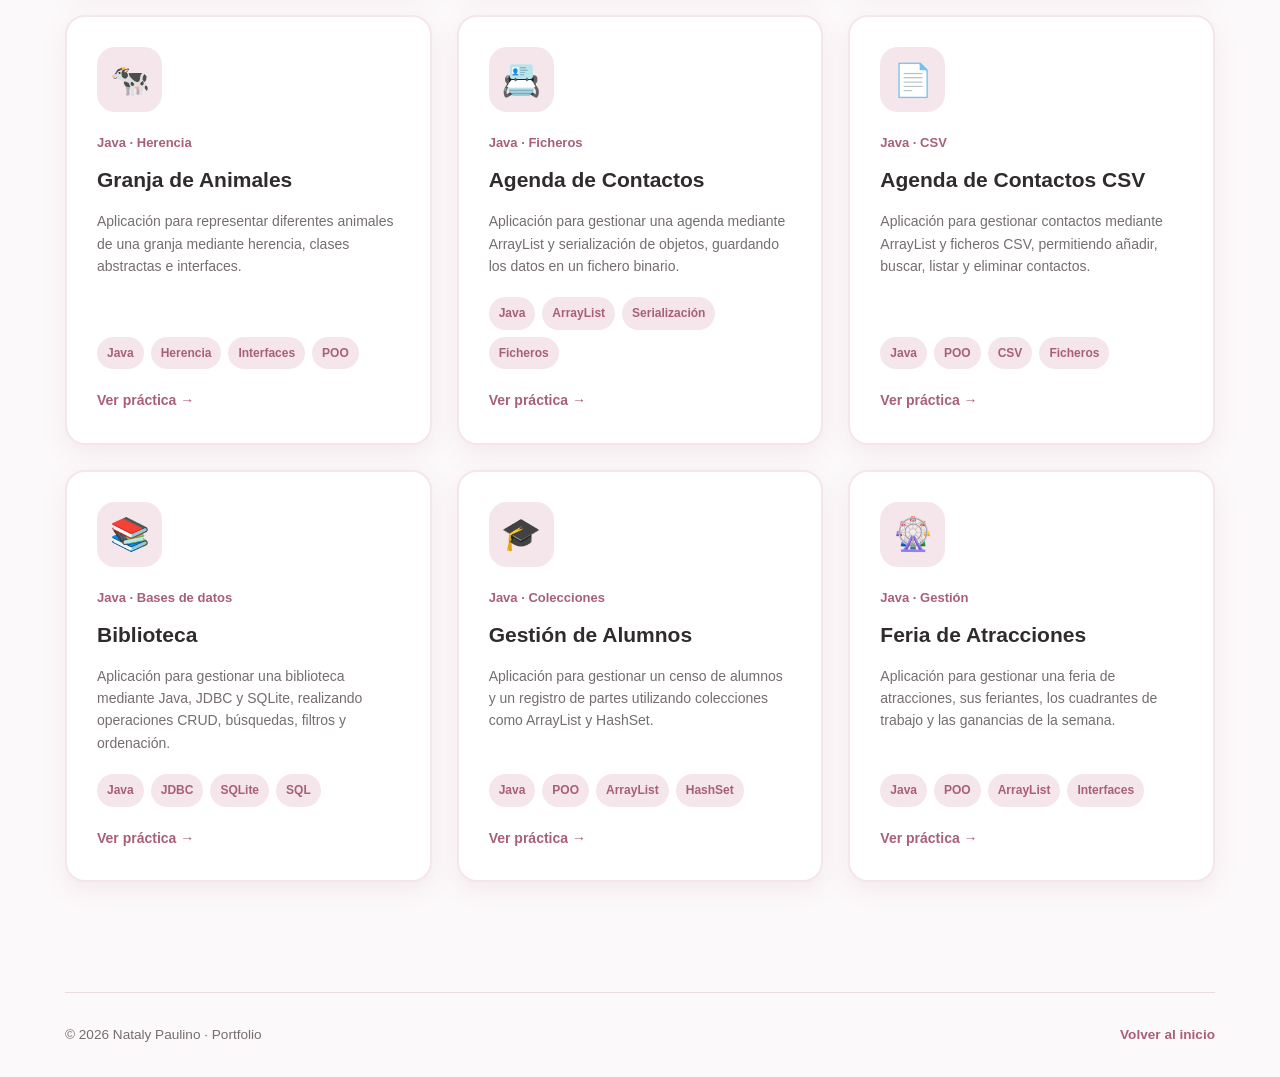
==== commit ea21cf50: "Update java.html" ====
--- a/practicas/java.html
+++ b/practicas/java.html
@@ -1,590 +1,750 @@
-
 <!DOCTYPE html>
+
 <html lang="es">
 
 <head>
     <meta charset="UTF-8">
     <meta name="viewport" content="width=device-width, initial-scale=1.0">
 
-    <title>Prácticas de Java | Nataly Paulino</title>
-
-    <!-- Como java.html está dentro de la carpeta practicas -->
-    <link rel="stylesheet" href="../css/style.css">
+
+<title>Java | Nataly Paulino</title>
+
+<link rel="stylesheet" href="../css/style.css">
+
+<style>
+
+    /* =========================
+       CABECERA
+    ========================= */
+
+    .java-header {
+        padding: 20px 0;
+    }
+
+    .java-header .navbar {
+        max-width: 1100px;
+        margin: auto;
+        padding: 0 20px;
+    }
+
+
+    /* =========================
+       TARJETAS DE JAVA
+    ========================= */
+
+    .java-grid {
+        display: grid;
+        grid-template-columns: repeat(3, 1fr);
+        gap: 25px;
+        margin-top: 50px;
+    }
+
+    .java-card {
+        background: white;
+        border: 2px solid var(--rosa-claro);
+        border-radius: 20px;
+        padding: 30px;
+        min-height: 330px;
+
+        display: flex;
+        flex-direction: column;
+
+        box-shadow: 0 8px 25px rgba(168, 95, 121, 0.10);
+
+        transition: transform 0.3s ease,
+                    box-shadow 0.3s ease,
+                    border-color 0.3s ease;
+    }
+
+    .java-card:hover {
+        transform: translateY(-8px);
+        border-color: var(--rosa);
+        box-shadow: 0 15px 35px rgba(168, 95, 121, 0.18);
+    }
+
+
+    /* =========================
+       ICONO
+    ========================= */
+
+    .java-icon {
+        width: 65px;
+        height: 65px;
+
+        display: flex;
+        align-items: center;
+        justify-content: center;
+
+        background: var(--rosa-claro);
+        border-radius: 18px;
+
+        font-size: 32px;
+
+        margin-bottom: 20px;
+    }
+
+
+    /* =========================
+       TEXTO
+    ========================= */
+
+    .java-type {
+        color: var(--rosa-oscuro);
+        font-size: 13px;
+        font-weight: 600;
+
+        margin-bottom: 8px;
+    }
+
+    .java-card h3 {
+        margin: 0 0 12px 0;
+
+        color: var(--texto);
+
+        font-size: 21px;
+    }
+
+    .java-card p {
+        color: var(--texto-suave);
+
+        font-size: 14px;
+        line-height: 1.6;
+
+        margin-bottom: 20px;
+    }
+
+
+    /* =========================
+       ETIQUETAS
+    ========================= */
+
+    .java-tags {
+        display: flex;
+        flex-wrap: wrap;
+        gap: 7px;
+
+        margin-top: auto;
+        margin-bottom: 20px;
+    }
+
+    .java-tags span {
+        background: var(--rosa-claro);
+        color: var(--rosa-oscuro);
+
+        padding: 6px 10px;
+
+        border-radius: 20px;
+
+        font-size: 12px;
+        font-weight: 600;
+    }
+
+
+    /* =========================
+       BOTÓN
+    ========================= */
+
+    .java-link {
+        display: inline-block;
+
+        color: var(--rosa-oscuro);
+
+        font-size: 14px;
+        font-weight: 700;
+
+        text-decoration: none;
+
+        transition: color 0.2s ease,
+                    transform 0.2s ease;
+    }
+
+    .java-link:hover {
+        color: var(--rosa);
+        transform: translateX(4px);
+    }
+
+
+    /* =========================
+       RESPONSIVE
+    ========================= */
+
+    @media (max-width: 900px) {
+
+        .java-grid {
+            grid-template-columns: repeat(2, 1fr);
+        }
+
+    }
+
+    @media (max-width: 600px) {
+
+        .java-grid {
+            grid-template-columns: 1fr;
+        }
+
+        .java-card {
+            padding: 25px;
+        }
+
+    }
+
+</style>
+
+
 </head>
 
 <body>
 
-    <!-- ==================== CABECERA ==================== -->
-
-    <header class="java-header">
-
-        <nav class="navbar">
-
-            <a href="../index.html" class="logo">
-                Nataly<span>.</span>
-            </a>
-
-            <a href="../index.html" class="btn secundario">
-                ← Volver al portfolio
-            </a>
-
-        </nav>
-
-    </header>
-
-
-    <!-- ==================== PRÁCTICAS JAVA ==================== -->
-
-    <main>
-
-        <section class="section practicas-java">
-
-            <div class="section-title">
-
-                <p>☕ Programación</p>
-
-                <h1>Prácticas de Java</h1>
-
-                <span>
-                    Una selección de proyectos realizados durante mi formación,
-                    aplicando programación orientada a objetos, colecciones,
-                    ficheros, interfaces, bases de datos y Java Swing.
-                </span>
-
-            </div>
-
-
-            <div class="projects-grid">
-
-
-                <!-- GESTOR MULTIMEDIA -->
-
-                <article class="project-card">
-
-                    <div class="project-icon">🎬</div>
-
-                    <div class="project-content">
-
-                        <p class="project-type">Java · POO</p>
-
-                        <h3>Gestor Multimedia</h3>
-
-                        <p>
-                            Aplicación para gestionar diferentes contenidos multimedia,
-                            como películas, podcasts y cursos online, utilizando
-                            herencia, interfaces y polimorfismo.
-                        </p>
-
-                        <div class="tags">
-                            <span>Java</span>
-                            <span>Herencia</span>
-                            <span>Interfaces</span>
-                            <span>Polimorfismo</span>
-                        </div>
-
-                        <a href="gestor-multimedia.html" class="project-link">
-                            Ver práctica →
-                        </a>
-
-                    </div>
-
-                </article>
-
-
-                <!-- SUPERMERCADO -->
-
-                <article class="project-card">
-
-                    <div class="project-icon">🛒</div>
-
-                    <div class="project-content">
-
-                        <p class="project-type">Java · Swing</p>
-
-                        <h3>Supermercado</h3>
-
-                        <p>
-                            Aplicación gráfica para gestionar productos, compras
-                            y devoluciones, permitiendo calcular el precio total
-                            de los pedidos.
-                        </p>
-
-                        <div class="tags">
-                            <span>Java</span>
-                            <span>Swing</span>
-                            <span>Eventos</span>
-                        </div>
-
-                        <a href="supermercado.html" class="project-link">
-                            Ver práctica →
-                        </a>
-
-                    </div>
-
-                </article>
-
-
-                <!-- REFUGIO DE ANIMALES -->
-
-                <article class="project-card">
-
-                    <div class="project-icon">🐾</div>
-
-                    <div class="project-content">
-
-                        <p class="project-type">Java · POO</p>
-
-                        <h3>Refugio de Animales</h3>
-
-                        <p>
-                            Programa para gestionar diferentes tipos de animales
-                            de un refugio aplicando conceptos de herencia
-                            y polimorfismo.
-                        </p>
-
-                        <div class="tags">
-                            <span>Java</span>
-                            <span>Herencia</span>
-                            <span>Polimorfismo</span>
-                        </div>
-
-                        <a href="refugio-animales.html" class="project-link">
-                            Ver práctica →
-                        </a>
-
-                    </div>
-
-                </article>
-
-
-                <!-- JUEGO DEL BOMBO -->
-
-                <article class="project-card">
-
-                    <div class="project-icon">🎲</div>
-
-                    <div class="project-content">
-
-                        <p class="project-type">Java · POO</p>
-
-                        <h3>Juego del Bombo</h3>
-
-                        <p>
-                            Juego basado en la generación de números aleatorios
-                            en el que participan varios jugadores hasta
-                            encontrar un ganador.
-                        </p>
-
-                        <div class="tags">
-                            <span>Java</span>
-                            <span>Random</span>
-                            <span>POO</span>
-                        </div>
-
-                        <a href="juego-bombo.html" class="project-link">
-                            Ver práctica →
-                        </a>
-
-                    </div>
-
-                </article>
-
-
-                <!-- VIDEOCLUB -->
-
-                <article class="project-card">
-
-                    <div class="project-icon">🎥</div>
-
-                    <div class="project-content">
-
-                        <p class="project-type">Java · Colecciones</p>
-
-                        <h3>Videoclub</h3>
-
-                        <p>
-                            Aplicación para gestionar películas y CDs,
-                            incluyendo operaciones de alquiler, venta
-                            y control de ganancias.
-                        </p>
-
-                        <div class="tags">
-                            <span>Java</span>
-                            <span>ArrayList</span>
-                            <span>Enum</span>
-                            <span>POO</span>
-                        </div>
-
-                        <a href="videoclub.html" class="project-link">
-                            Ver práctica →
-                        </a>
-
-                    </div>
-
-                </article>
-
-
-                <!-- FIGURAS GEOMÉTRICAS -->
-
-                <article class="project-card">
-
-                    <div class="project-icon">📐</div>
-
-                    <div class="project-content">
-
-                        <p class="project-type">Java · POO</p>
-
-                        <h3>Figuras Geométricas</h3>
-
-                        <p>
-                            Programa para calcular superficies, volúmenes,
-                            densidades, pesos y costes de diferentes
-                            figuras geométricas.
-                        </p>
-
-                        <div class="tags">
-                            <span>Java</span>
-                            <span>POO</span>
-                            <span>Clases</span>
-                        </div>
-
-                        <a href="figuras-geometricas.html" class="project-link">
-                            Ver práctica →
-                        </a>
-
-                    </div>
-
-                </article>
-
-
-                <!-- GESTIÓN DE PERSONAL -->
-
-                <article class="project-card">
-
-                    <div class="project-icon">👩‍💼</div>
-
-                    <div class="project-content">
-
-                        <p class="project-type">Java · Swing</p>
-
-                        <h3>Gestión de Personal</h3>
-
-                        <p>
-                            Aplicación para gestionar profesores y personal
-                            administrativo utilizando programación orientada
-                            a objetos y una interfaz gráfica.
-                        </p>
-
-                        <div class="tags">
-                            <span>Java</span>
-                            <span>Herencia</span>
-                            <span>Polimorfismo</span>
-                            <span>Swing</span>
-                        </div>
-
-                        <a href="academia.html" class="project-link">
-                            Ver práctica →
-                        </a>
-
-                    </div>
-
-                </article>
-
-
-                <!-- GESTIÓN DE PACIENTES -->
-
-                <article class="project-card">
-
-                    <div class="project-icon">🏥</div>
-
-                    <div class="project-content">
-
-                        <p class="project-type">Java · Base de datos</p>
-
-                        <h3>Gestión de Pacientes</h3>
-
-                        <p>
-                            Aplicación para gestionar pacientes de una clínica
-                            mediante operaciones CRUD, búsquedas y filtros,
-                            conectando Java con una base de datos SQLite.
-                        </p>
-
-                        <div class="tags">
-                            <span>Java</span>
-                            <span>JDBC</span>
-                            <span>SQLite</span>
-                            <span>SQL</span>
-                        </div>
-
-                        <a href="clinica.html" class="project-link">
-                            Ver práctica →
-                        </a>
-
-                    </div>
-
-                </article>
-
-
-                <!-- ALQUILER DE COCHES -->
-
-                <article class="project-card">
-
-                    <div class="project-icon">🚗</div>
-
-                    <div class="project-content">
-
-                        <p class="project-type">Java · Colecciones</p>
-
-                        <h3>Alquiler de Coches</h3>
-
-                        <p>
-                            Sistema para gestionar el alquiler de vehículos,
-                            utilizando programación orientada a objetos,
-                            ArrayList y comparadores.
-                        </p>
-
-                        <div class="tags">
-                            <span>Java</span>
-                            <span>POO</span>
-                            <span>ArrayList</span>
-                            <span>Comparator</span>
-                        </div>
-
-                        <a href="alquiler-coches.html" class="project-link">
-                            Ver práctica →
-                        </a>
-
-                    </div>
-
-                </article>
-
-
-                <!-- GRANJA DE ANIMALES -->
-
-                <article class="project-card">
-
-                    <div class="project-icon">🐄</div>
-
-                    <div class="project-content">
-
-                        <p class="project-type">Java · POO</p>
-
-                        <h3>Granja de Animales</h3>
-
-                        <p>
-                            Aplicación para representar y gestionar diferentes
-                            animales de una granja mediante clases, herencia,
-                            clases abstractas e interfaces.
-                        </p>
-
-                        <div class="tags">
-                            <span>Java</span>
-                            <span>Herencia</span>
-                            <span>Interfaces</span>
-                            <span>POO</span>
-                        </div>
-
-                        <a href="granja-animales.html" class="project-link">
-                            Ver práctica →
-                        </a>
-
-                    </div>
-
-                </article>
-
-
-                <!-- AGENDA DE CONTACTOS -->
-
-                <article class="project-card">
-
-                    <div class="project-icon">📇</div>
-
-                    <div class="project-content">
-
-                        <p class="project-type">Java · Ficheros</p>
-
-                        <h3>Agenda de Contactos</h3>
-
-                        <p>
-                            Aplicación para gestionar contactos utilizando
-                            ArrayList y serialización de objetos para guardar
-                            y recuperar la información desde archivos.
-                        </p>
-
-                        <div class="tags">
-                            <span>Java</span>
-                            <span>ArrayList</span>
-                            <span>Serialización</span>
-                            <span>Ficheros</span>
-                        </div>
-
-                        <a href="agenda-contactos.html" class="project-link">
-                            Ver práctica →
-                        </a>
-
-                    </div>
-
-                </article>
-
-
-                <!-- AGENDA CSV -->
-
-                <article class="project-card">
-
-                    <div class="project-icon">📄</div>
-
-                    <div class="project-content">
-
-                        <p class="project-type">Java · CSV</p>
-
-                        <h3>Agenda de Contactos CSV</h3>
-
-                        <p>
-                            Aplicación para añadir, buscar, listar y eliminar
-                            contactos, utilizando colecciones y almacenamiento
-                            de datos mediante archivos CSV.
-                        </p>
-
-                        <div class="tags">
-                            <span>Java</span>
-                            <span>POO</span>
-                            <span>ArrayList</span>
-                            <span>CSV</span>
-                        </div>
-
-                        <a href="agenda-contactos-csv.html" class="project-link">
-                            Ver práctica →
-                        </a>
-
-                    </div>
-
-                </article>
-
-
-                <!-- BIBLIOTECA -->
-
-                <article class="project-card">
-
-                    <div class="project-icon">📚</div>
-
-                    <div class="project-content">
-
-                        <p class="project-type">Java · SQL</p>
-
-                        <h3>Biblioteca</h3>
-
-                        <p>
-                            Aplicación para gestionar libros utilizando Java,
-                            JDBC y SQLite, con operaciones CRUD, búsquedas,
-                            filtros y ordenación.
-                        </p>
-
-                        <div class="tags">
-                            <span>Java</span>
-                            <span>JDBC</span>
-                            <span>SQLite</span>
-                            <span>SQL</span>
-                        </div>
-
-                        <a href="biblioteca.html" class="project-link">
-                            Ver práctica →
-                        </a>
-
-                    </div>
-
-                </article>
-
-
-                <!-- GESTIÓN DE ALUMNOS -->
-
-                <article class="project-card">
-
-                    <div class="project-icon">🎓</div>
-
-                    <div class="project-content">
-
-                        <p class="project-type">Java · Colecciones</p>
-
-                        <h3>Gestión de Alumnos</h3>
-
-                        <p>
-                            Aplicación para gestionar un censo de alumnos
-                            y un registro de partes utilizando diferentes
-                            colecciones de Java.
-                        </p>
-
-                        <div class="tags">
-                            <span>Java</span>
-                            <span>ArrayList</span>
-                            <span>HashSet</span>
-                            <span>POO</span>
-                        </div>
-
-                        <a href="censo.html" class="project-link">
-                            Ver práctica →
-                        </a>
-
-                    </div>
-
-                </article>
-
-
-                <!-- FERIA DE ATRACCIONES -->
-
-                <article class="project-card">
-
-                    <div class="project-icon">🎡</div>
-
-                    <div class="project-content">
-
-                        <p class="project-type">Java · POO</p>
-
-                        <h3>Feria de Atracciones</h3>
-
-                        <p>
-                            Aplicación para gestionar una feria, sus atracciones,
-                            los feriantes, los cuadrantes de trabajo y las
-                            ganancias generadas.
-                        </p>
-
-                        <div class="tags">
-                            <span>Java</span>
-                            <span>POO</span>
-                            <span>ArrayList</span>
-                            <span>Interfaces</span>
-                        </div>
-
-                        <a href="parque.html" class="project-link">
-                            Ver práctica →
-                        </a>
-
-                    </div>
-
-                </article>
-
-
-            </div>
-
-        </section>
-
-    </main>
-
-
-    <!-- ==================== FOOTER ==================== -->
-
-    <footer>
-
-        <p>
-            © 2026 Nataly Paulino · Portfolio de Desarrollo Web
-        </p>
-
-        <a href="../index.html">
-            Volver al inicio ↑
+
+<!-- =========================
+     CABECERA
+========================= -->
+
+<header class="java-header">
+
+    <nav class="navbar">
+
+        <a href="../index.html" class="logo">
+            Nataly<span>.</span>
         </a>
 
-    </footer>
+        <a href="../index.html" class="btn secundario">
+            ← Volver al portfolio
+        </a>
+
+    </nav>
+
+</header>
+
+
+<!-- =========================
+     CONTENIDO
+========================= -->
+
+<main>
+
+    <section class="section">
+
+        <div class="section-title">
+
+            <p>☕ Mi trabajo con Java</p>
+
+            <h1>Prácticas de Java</h1>
+
+            <span>
+                Proyectos realizados durante mi formación,
+                aplicando programación orientada a objetos,
+                colecciones, ficheros y bases de datos.
+            </span>
+
+        </div>
+
+
+        <!-- =========================
+             TARJETAS
+        ========================= -->
+
+        <div class="java-grid">
+
+
+            <!-- 1. GESTOR MULTIMEDIA -->
+
+            <article class="java-card">
+
+                <div class="java-icon">🎬</div>
+
+                <div class="java-type">
+                    Java · POO
+                </div>
+
+                <h3>Gestor Multimedia</h3>
+
+                <p>
+                    Aplicación para gestionar películas, podcasts
+                    y cursos online mediante herencia, interfaces
+                    y polimorfismo.
+                </p>
+
+                <div class="java-tags">
+                    <span>Java</span>
+                    <span>Herencia</span>
+                    <span>Interfaces</span>
+                    <span>POO</span>
+                </div>
+
+                <a href="gestor-multimedia.html" class="java-link">
+                    Ver práctica →
+                </a>
+
+            </article>
+
+
+            <!-- 2. SUPERMERCADO -->
+
+            <article class="java-card">
+
+                <div class="java-icon">🛒</div>
+
+                <div class="java-type">
+                    Java · Swing
+                </div>
+
+                <h3>Supermercado</h3>
+
+                <p>
+                    Aplicación gráfica para gestionar productos,
+                    compras, devoluciones y calcular el precio
+                    total de un pedido.
+                </p>
+
+                <div class="java-tags">
+                    <span>Java</span>
+                    <span>Swing</span>
+                    <span>Eventos</span>
+                </div>
+
+                <a href="supermercado.html" class="java-link">
+                    Ver práctica →
+                </a>
+
+            </article>
+
+
+            <!-- 3. REFUGIO -->
+
+            <article class="java-card">
+
+                <div class="java-icon">🐶</div>
+
+                <div class="java-type">
+                    Java · POO
+                </div>
+
+                <h3>Refugio de Animales</h3>
+
+                <p>
+                    Programa basado en herencia y polimorfismo
+                    para gestionar diferentes tipos de animales
+                    de un refugio.
+                </p>
+
+                <div class="java-tags">
+                    <span>Java</span>
+                    <span>Herencia</span>
+                    <span>Polimorfismo</span>
+                </div>
+
+                <a href="refugio-animales.html" class="java-link">
+                    Ver práctica →
+                </a>
+
+            </article>
+
+
+            <!-- 4. BOMBO -->
+
+            <article class="java-card">
+
+                <div class="java-icon">🎲</div>
+
+                <div class="java-type">
+                    Java · Random
+                </div>
+
+                <h3>Juego del Bombo</h3>
+
+                <p>
+                    Juego basado en números aleatorios donde
+                    varios jugadores participan hasta encontrar
+                    un ganador.
+                </p>
+
+                <div class="java-tags">
+                    <span>Java</span>
+                    <span>Random</span>
+                    <span>POO</span>
+                </div>
+
+                <a href="juego-bombo.html" class="java-link">
+                    Ver práctica →
+                </a>
+
+            </article>
+
+
+            <!-- 5. VIDEOCLUB -->
+
+            <article class="java-card">
+
+                <div class="java-icon">🎥</div>
+
+                <div class="java-type">
+                    Java · Colecciones
+                </div>
+
+                <h3>Videoclub</h3>
+
+                <p>
+                    Aplicación para gestionar películas y CDs,
+                    controlar alquileres, ventas y ganancias
+                    del negocio.
+                </p>
+
+                <div class="java-tags">
+                    <span>Java</span>
+                    <span>ArrayList</span>
+                    <span>Enum</span>
+                </div>
+
+                <a href="videoclub.html" class="java-link">
+                    Ver práctica →
+                </a>
+
+            </article>
+
+
+            <!-- 6. FIGURAS -->
+
+            <article class="java-card">
+
+                <div class="java-icon">📐</div>
+
+                <div class="java-type">
+                    Java · POO
+                </div>
+
+                <h3>Figuras Geométricas</h3>
+
+                <p>
+                    Programa para calcular superficies,
+                    volúmenes, densidades, pesos y costes
+                    de diferentes figuras geométricas.
+                </p>
+
+                <div class="java-tags">
+                    <span>Java</span>
+                    <span>Random</span>
+                    <span>POO</span>
+                </div>
+
+                <a href="figuras-geometricas.html" class="java-link">
+                    Ver práctica →
+                </a>
+
+            </article>
+
+
+            <!-- 7. PERSONAL -->
+
+            <article class="java-card">
+
+                <div class="java-icon">👩‍💼</div>
+
+                <div class="java-type">
+                    Java · Gestión
+                </div>
+
+                <h3>Gestión de Personal</h3>
+
+                <p>
+                    Aplicación para gestionar profesores y
+                    administrativos mediante POO, herencia,
+                    polimorfismo, ficheros y Java Swing.
+                </p>
+
+                <div class="java-tags">
+                    <span>Java</span>
+                    <span>Herencia</span>
+                    <span>Swing</span>
+                </div>
+
+                <a href="academia.html" class="java-link">
+                    Ver práctica →
+                </a>
+
+            </article>
+
+
+            <!-- 8. PACIENTES -->
+
+            <article class="java-card">
+
+                <div class="java-icon">🏥</div>
+
+                <div class="java-type">
+                    Java · JDBC
+                </div>
+
+                <h3>Gestión de Pacientes</h3>
+
+                <p>
+                    Aplicación para gestionar pacientes de una
+                    clínica mediante Java, JDBC y SQLite,
+                    realizando operaciones CRUD.
+                </p>
+
+                <div class="java-tags">
+                    <span>Java</span>
+                    <span>JDBC</span>
+                    <span>SQLite</span>
+                    <span>SQL</span>
+                </div>
+
+                <a href="clinica.html" class="java-link">
+                    Ver práctica →
+                </a>
+
+            </article>
+
+
+            <!-- 9. COCHES -->
+
+            <article class="java-card">
+
+                <div class="java-icon">🚗</div>
+
+                <div class="java-type">
+                    Java · ArrayList
+                </div>
+
+                <h3>Alquiler de Coches</h3>
+
+                <p>
+                    Aplicación para gestionar un sistema de
+                    alquiler de coches utilizando POO,
+                    ArrayList y diferentes comparadores.
+                </p>
+
+                <div class="java-tags">
+                    <span>Java</span>
+                    <span>POO</span>
+                    <span>ArrayList</span>
+                    <span>Comparator</span>
+                </div>
+
+                <a href="alquiler-coches.html" class="java-link">
+                    Ver práctica →
+                </a>
+
+            </article>
+
+
+            <!-- 10. GRANJA -->
+
+            <article class="java-card">
+
+                <div class="java-icon">🐄</div>
+
+                <div class="java-type">
+                    Java · Herencia
+                </div>
+
+                <h3>Granja de Animales</h3>
+
+                <p>
+                    Aplicación para representar diferentes
+                    animales de una granja mediante herencia,
+                    clases abstractas e interfaces.
+                </p>
+
+                <div class="java-tags">
+                    <span>Java</span>
+                    <span>Herencia</span>
+                    <span>Interfaces</span>
+                    <span>POO</span>
+                </div>
+
+                <a href="granja-animales.html" class="java-link">
+                    Ver práctica →
+                </a>
+
+            </article>
+
+
+            <!-- 11. AGENDA -->
+
+            <article class="java-card">
+
+                <div class="java-icon">📇</div>
+
+                <div class="java-type">
+                    Java · Ficheros
+                </div>
+
+                <h3>Agenda de Contactos</h3>
+
+                <p>
+                    Aplicación para gestionar una agenda mediante
+                    ArrayList y serialización de objetos, guardando
+                    los datos en un fichero binario.
+                </p>
+
+                <div class="java-tags">
+                    <span>Java</span>
+                    <span>ArrayList</span>
+                    <span>Serialización</span>
+                    <span>Ficheros</span>
+                </div>
+
+                <a href="agenda-contactos.html" class="java-link">
+                    Ver práctica →
+                </a>
+
+            </article>
+
+
+            <!-- 12. AGENDA CSV -->
+
+            <article class="java-card">
+
+                <div class="java-icon">📄</div>
+
+                <div class="java-type">
+                    Java · CSV
+                </div>
+
+                <h3>Agenda de Contactos CSV</h3>
+
+                <p>
+                    Aplicación para gestionar contactos mediante
+                    ArrayList y ficheros CSV, permitiendo añadir,
+                    buscar, listar y eliminar contactos.
+                </p>
+
+                <div class="java-tags">
+                    <span>Java</span>
+                    <span>POO</span>
+                    <span>CSV</span>
+                    <span>Ficheros</span>
+                </div>
+
+                <a href="agenda-contactos-csv.html" class="java-link">
+                    Ver práctica →
+                </a>
+
+            </article>
+
+
+            <!-- 13. BIBLIOTECA -->
+
+            <article class="java-card">
+
+                <div class="java-icon">📚</div>
+
+                <div class="java-type">
+                    Java · Bases de datos
+                </div>
+
+                <h3>Biblioteca</h3>
+
+                <p>
+                    Aplicación para gestionar una biblioteca mediante
+                    Java, JDBC y SQLite, realizando operaciones CRUD,
+                    búsquedas, filtros y ordenación.
+                </p>
+
+                <div class="java-tags">
+                    <span>Java</span>
+                    <span>JDBC</span>
+                    <span>SQLite</span>
+                    <span>SQL</span>
+                </div>
+
+                <a href="biblioteca.html" class="java-link">
+                    Ver práctica →
+                </a>
+
+            </article>
+
+
+            <!-- 14. ALUMNOS -->
+
+            <article class="java-card">
+
+                <div class="java-icon">🎓</div>
+
+                <div class="java-type">
+                    Java · Colecciones
+                </div>
+
+                <h3>Gestión de Alumnos</h3>
+
+                <p>
+                    Aplicación para gestionar un censo de alumnos
+                    y un registro de partes utilizando colecciones
+                    como ArrayList y HashSet.
+                </p>
+
+                <div class="java-tags">
+                    <span>Java</span>
+                    <span>POO</span>
+                    <span>ArrayList</span>
+                    <span>HashSet</span>
+                </div>
+
+                <a href="censo.html" class="java-link">
+                    Ver práctica →
+                </a>
+
+            </article>
+
+
+            <!-- 15. FERIA -->
+
+            <article class="java-card">
+
+                <div class="java-icon">🎡</div>
+
+                <div class="java-type">
+                    Java · Gestión
+                </div>
+
+                <h3>Feria de Atracciones</h3>
+
+                <p>
+                    Aplicación para gestionar una feria de atracciones,
+                    sus feriantes, los cuadrantes de trabajo y las
+                    ganancias de la semana.
+                </p>
+
+                <div class="java-tags">
+                    <span>Java</span>
+                    <span>POO</span>
+                    <span>ArrayList</span>
+                    <span>Interfaces</span>
+                </div>
+
+                <a href="parque.html" class="java-link">
+                    Ver práctica →
+                </a>
+
+            </article>
+
+
+        </div>
+
+    </section>
+
+</main>
+
+
+<!-- =========================
+     FOOTER
+========================= -->
+
+<footer>
+
+    <p>
+        © 2026 Nataly Paulino · Portfolio
+    </p>
+
+    <a href="../index.html">
+        Volver al inicio
+    </a>
+
+</footer>
+
 
 </body>
 
 </html>
-
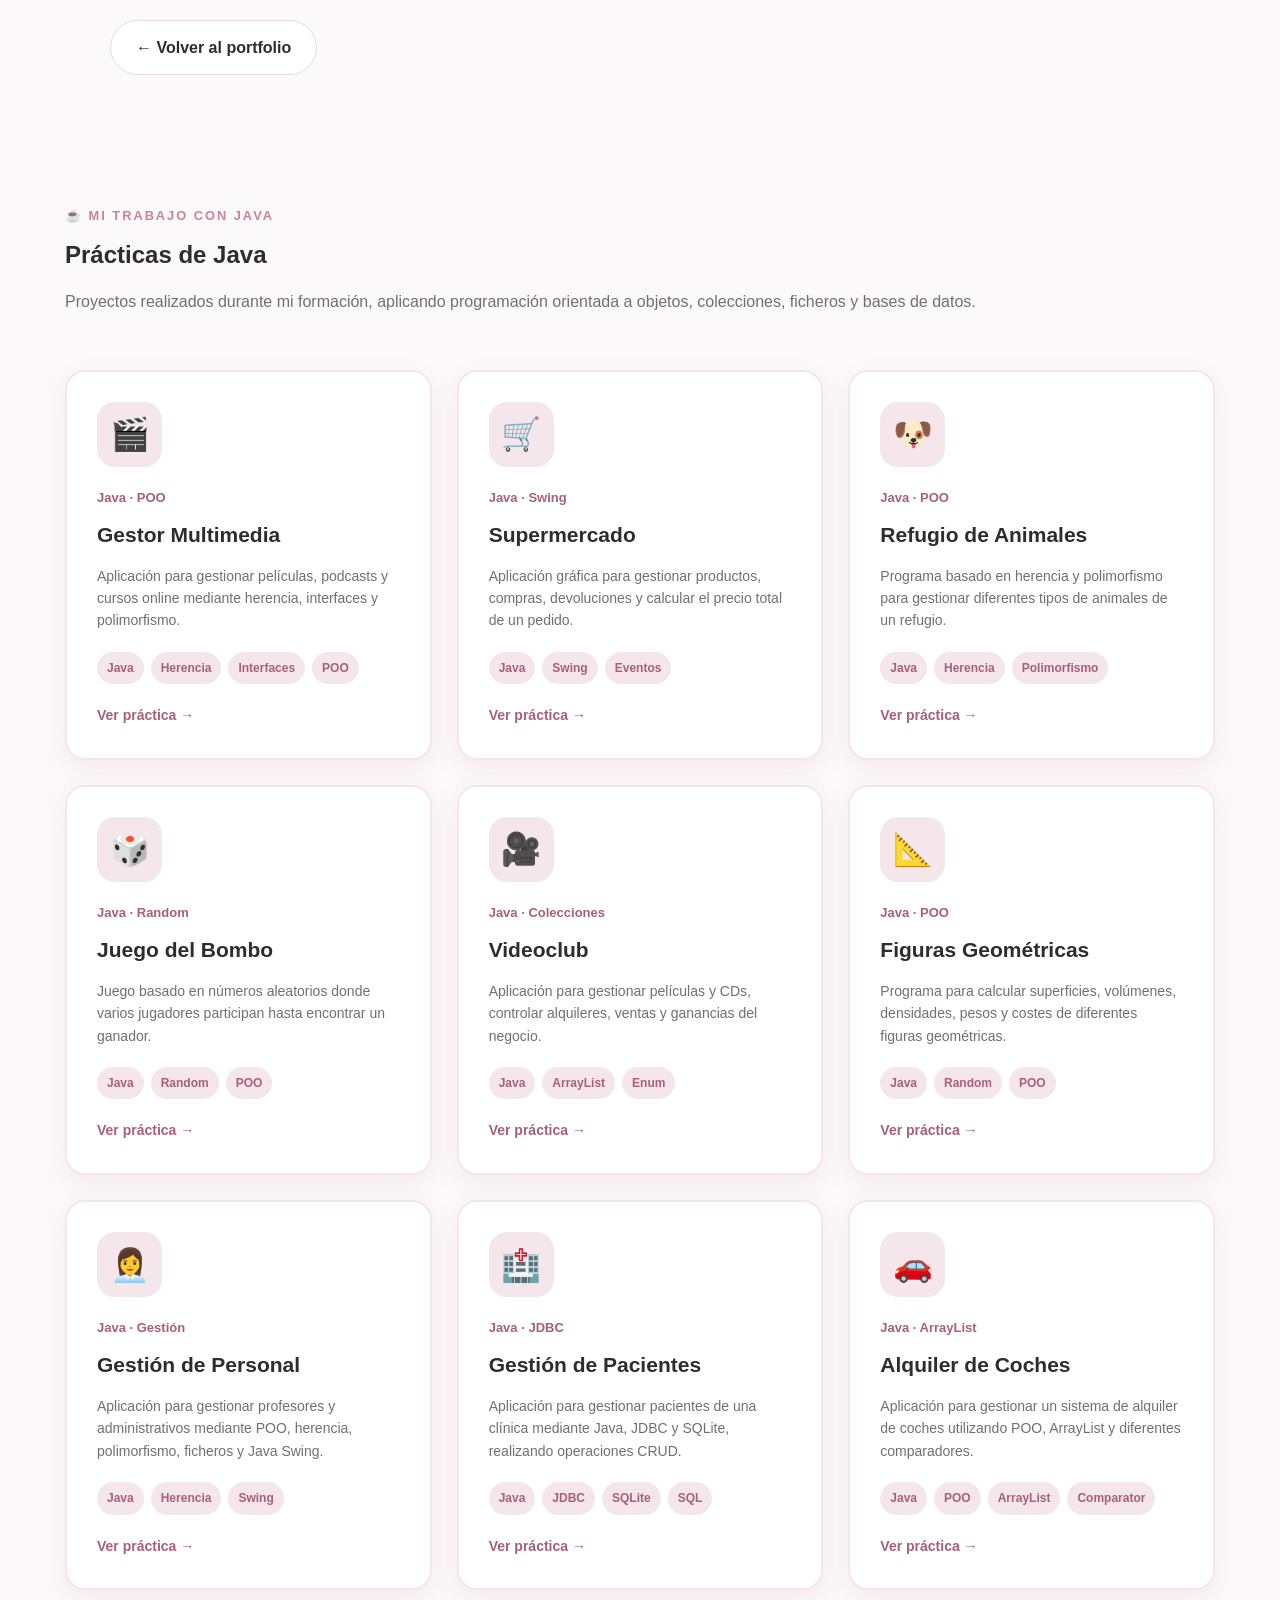
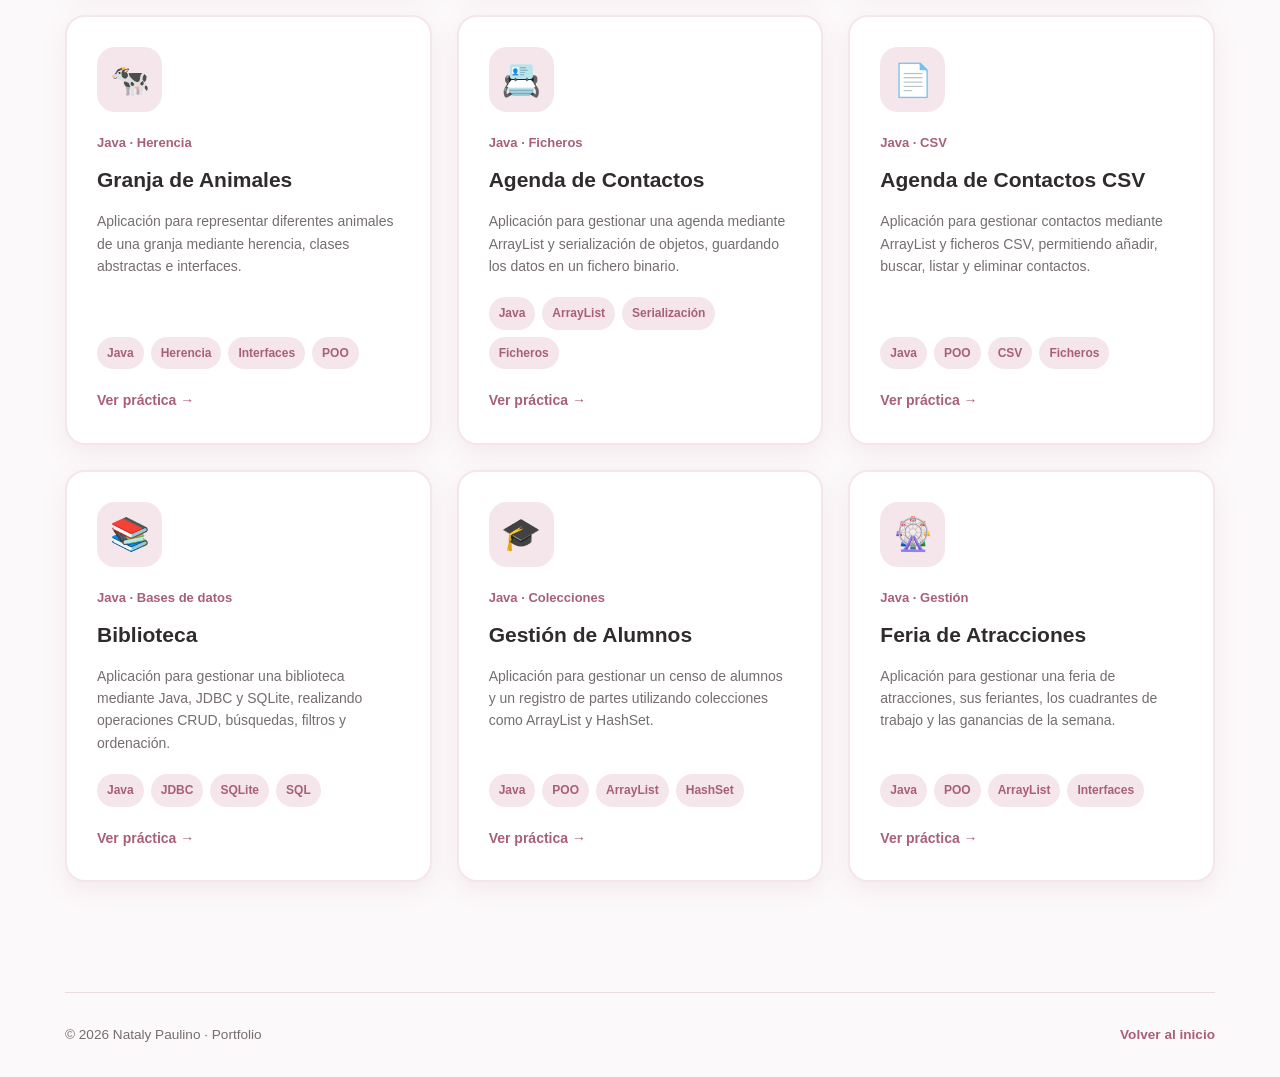
==== commit 42ec776b: "Update java.html" ====
--- a/practicas/java.html
+++ b/practicas/java.html
@@ -204,10 +204,7 @@
 
     <nav class="navbar">
 
-        <a href="../index.html" class="logo">
-            Nataly<span>.</span>
-        </a>
-
+        
         <a href="../index.html" class="btn secundario">
             ← Volver al portfolio
         </a>
